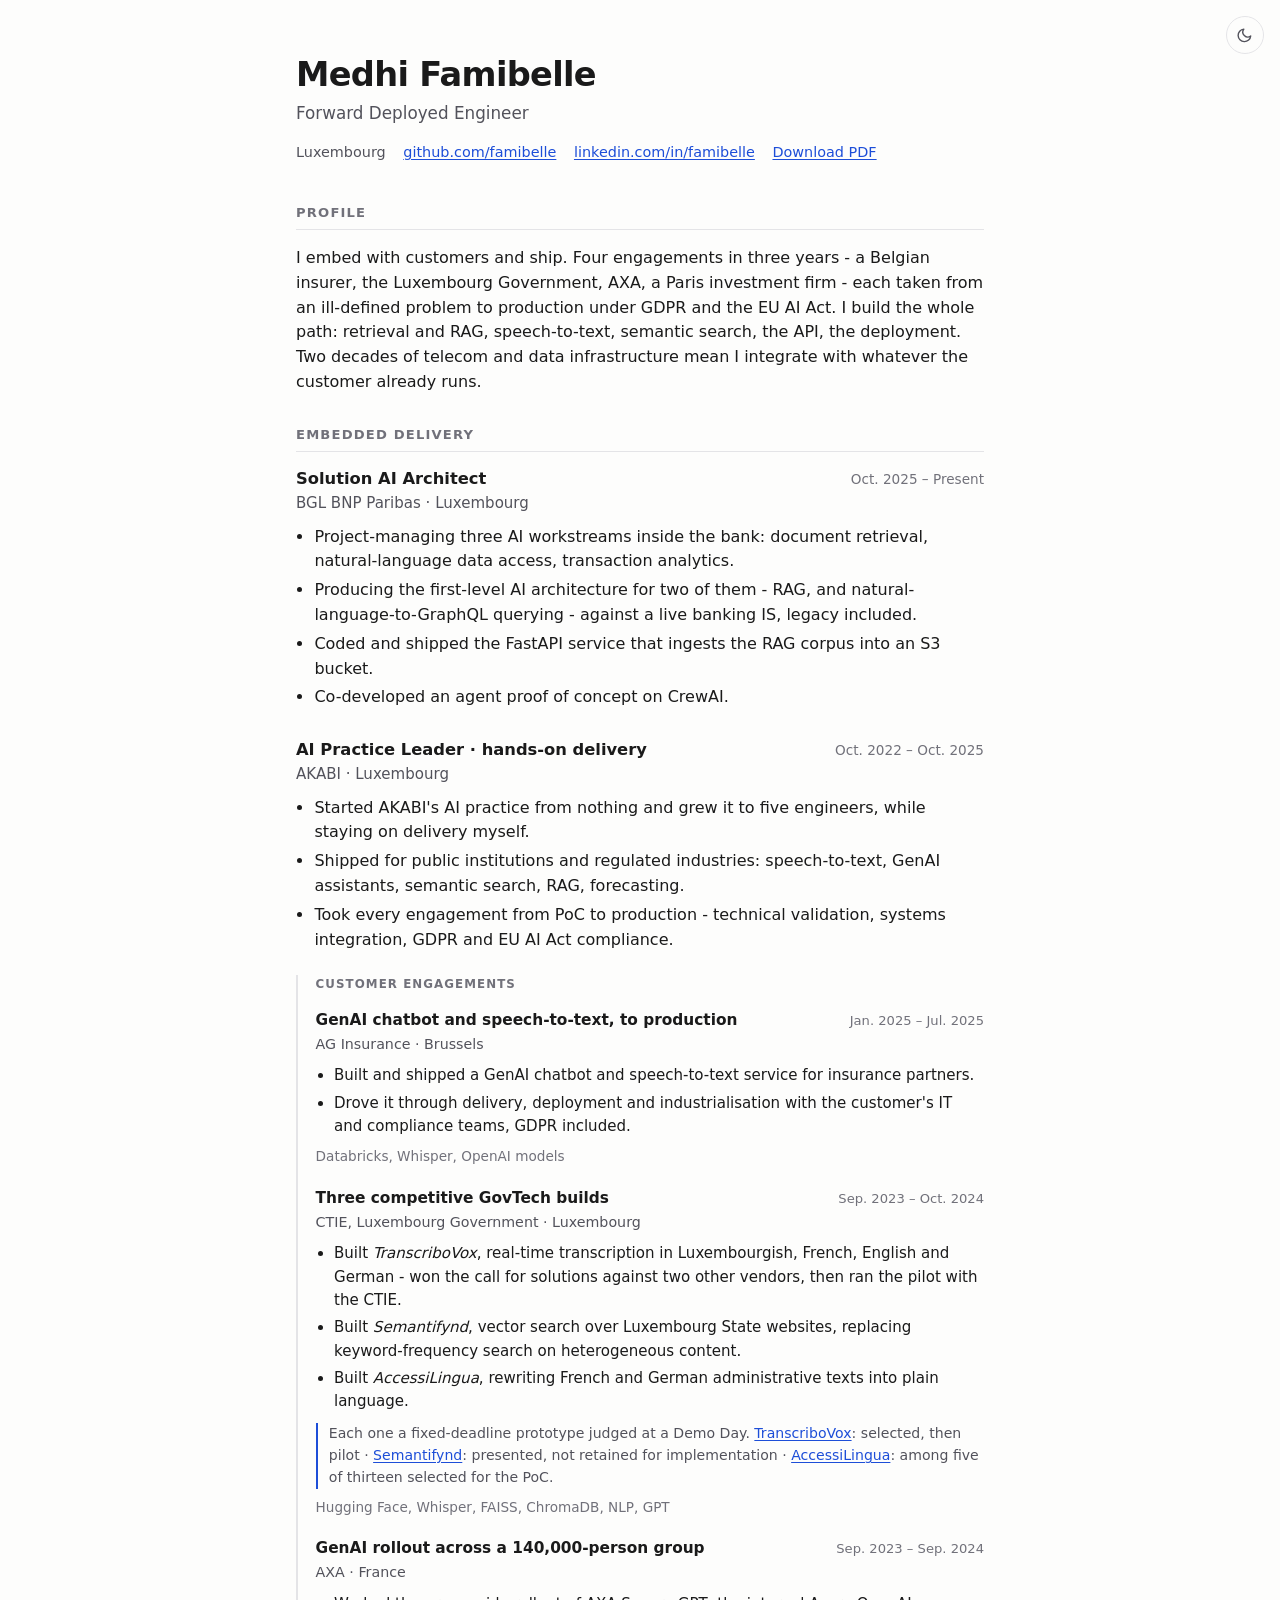
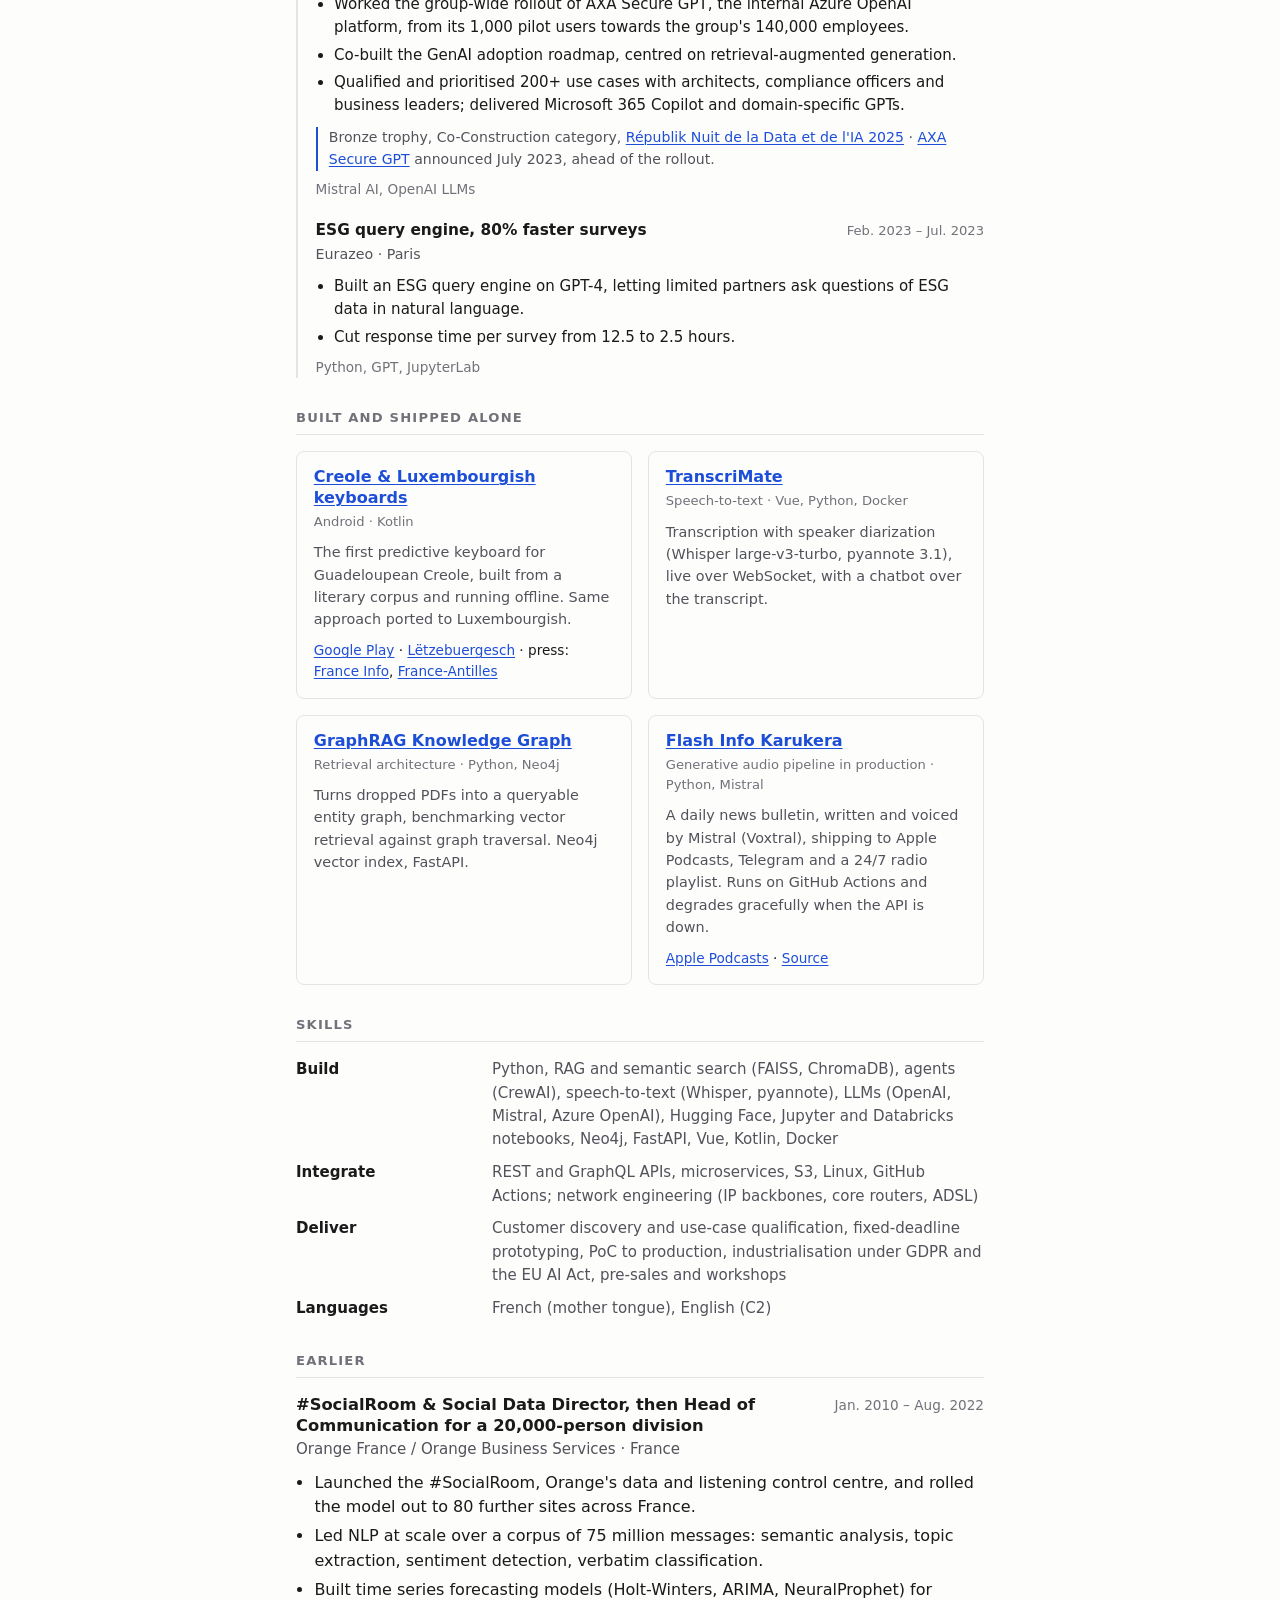
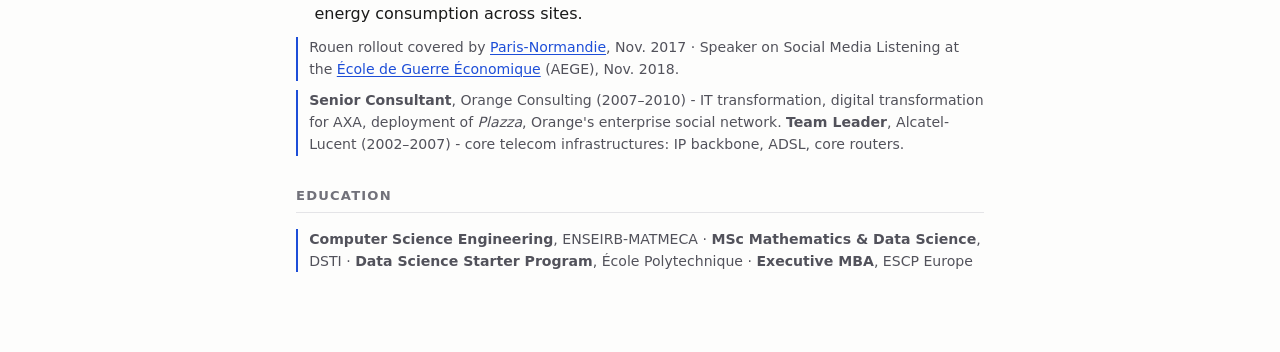
==== fde.html @ 6ff94bb9 "Detail the Flash Info pipeline and restore it to the FDE CV Le dépôt en dit bien plus que la fiche p" ====
<!DOCTYPE html>
<html lang="en">
<head>
  <meta charset="utf-8">
  <meta name="viewport" content="width=device-width, initial-scale=1">
  <title>Medhi Famibelle - Forward Deployed Engineer</title>
  <meta name="description" content="Medhi Famibelle - Forward Deployed Engineer. Embedded AI delivery: RAG, speech-to-text, semantic search, shipped to production in regulated environments.">
  <link rel="stylesheet" href="assets/style.css">
  <link rel="stylesheet" href="assets/print.css" media="print">
  <script>
    // Avant le premier rendu, sinon la page clignote en clair au chargement.
    (function () {
      try {
        var saved = localStorage.getItem('theme');
        if (saved === 'light' || saved === 'dark') {
          document.documentElement.setAttribute('data-theme', saved);
        }
      } catch (e) { /* localStorage indisponible : on garde la préférence système */ }
    })();
  </script>
</head>
<body>

<button id="theme-toggle" class="theme-toggle" type="button" aria-label="Switch to dark mode" aria-pressed="false">
  <svg class="icon-sun" viewBox="0 0 24 24" fill="none" stroke="currentColor" stroke-width="2" stroke-linecap="round" aria-hidden="true">
    <circle cx="12" cy="12" r="4"></circle>
    <path d="M12 2v2M12 20v2M4.9 4.9l1.4 1.4M17.7 17.7l1.4 1.4M2 12h2M20 12h2M4.9 19.1l1.4-1.4M17.7 6.3l1.4-1.4"></path>
  </svg>
  <svg class="icon-moon" viewBox="0 0 24 24" fill="none" stroke="currentColor" stroke-width="2" stroke-linecap="round" stroke-linejoin="round" aria-hidden="true">
    <path d="M21 12.8A9 9 0 1 1 11.2 3a7 7 0 0 0 9.8 9.8z"></path>
  </svg>
</button>

<main class="cv">

  <header class="identity">
    <h1>Medhi Famibelle</h1>
    <p class="headline">Forward Deployed Engineer</p>
    <ul class="contact">
      <li>Luxembourg</li>
      <li><a href="https://github.com/famibelle" rel="me">github.com/famibelle</a></li>
      <li><a href="https://www.linkedin.com/in/famibelle/" rel="me">linkedin.com/in/famibelle</a></li>
      <li class="contact-pdf"><a href="medhi-famibelle-fde.pdf" download>Download PDF</a></li>
    </ul>
  </header>

  <section id="profile">
    <h2>Profile</h2>
    <p>
      I embed with customers and ship. Four engagements in three years - a Belgian insurer,
      the Luxembourg Government, AXA, a Paris investment firm - each taken from an
      ill-defined problem to production under GDPR and the EU AI Act. I build the whole
      path: retrieval and RAG, speech-to-text, semantic search, the API, the deployment.
      Two decades of telecom and data infrastructure mean I integrate with whatever the
      customer already runs.
    </p>
  </section>

  <section id="experience">
    <h2>Embedded delivery</h2>

    <article class="entry">
      <header class="entry-head">
        <h3 class="entry-role">Solution AI Architect</h3>
        <p class="entry-org">BGL BNP Paribas<span class="sep"> · </span><span class="entry-place">Luxembourg</span></p>
        <p class="entry-dates"><time datetime="2025-10">Oct. 2025</time> – Present</p>
      </header>
      <ul class="bullets">
        <li>Project-managing three AI workstreams inside the bank: document retrieval, natural-language data access, transaction analytics.</li>
        <li>Producing the first-level AI architecture for two of them - RAG, and natural-language-to-GraphQL querying - against a live banking IS, legacy included.</li>
        <li>Coded and shipped the FastAPI service that ingests the RAG corpus into an S3 bucket.</li>
        <li>Co-developed an agent proof of concept on CrewAI.</li>
      </ul>
    </article>

    <article class="entry">
      <header class="entry-head">
        <h3 class="entry-role">AI Practice Leader<span class="sep"> · </span>hands-on delivery</h3>
        <p class="entry-org">AKABI<span class="sep"> · </span><span class="entry-place">Luxembourg</span></p>
        <p class="entry-dates"><time datetime="2022-10">Oct. 2022</time> – <time datetime="2025-10">Oct. 2025</time></p>
      </header>
      <ul class="bullets">
        <li>Started AKABI's AI practice from nothing and grew it to five engineers, while staying on delivery myself.</li>
        <li>Shipped for public institutions and regulated industries: speech-to-text, GenAI assistants, semantic search, RAG, forecasting.</li>
        <li>Took every engagement from PoC to production - technical validation, systems integration, GDPR and EU AI Act compliance.</li>
      </ul>

      <div class="missions">
        <h4 class="missions-label">Customer engagements</h4>

        <article class="entry entry--sub">
          <header class="entry-head">
            <h3 class="entry-role">GenAI chatbot and speech-to-text, to production</h3>
            <p class="entry-org">AG Insurance<span class="sep"> · </span><span class="entry-place">Brussels</span></p>
            <p class="entry-dates"><time datetime="2025-01">Jan. 2025</time> – <time datetime="2025-07">Jul. 2025</time></p>
          </header>
          <ul class="bullets">
            <li>Built and shipped a GenAI chatbot and speech-to-text service for insurance partners.</li>
            <li>Drove it through delivery, deployment and industrialisation with the customer's IT and compliance teams, GDPR included.</li>
          </ul>
          <p class="stack">Databricks, Whisper, OpenAI models</p>
        </article>

        <article class="entry entry--sub">
          <header class="entry-head">
            <h3 class="entry-role">Three competitive GovTech builds</h3>
            <p class="entry-org">CTIE, Luxembourg Government<span class="sep"> · </span><span class="entry-place">Luxembourg</span></p>
            <p class="entry-dates"><time datetime="2023-09">Sep. 2023</time> – <time datetime="2024-10">Oct. 2024</time></p>
          </header>
          <ul class="bullets">
            <li>Built <em>TranscriboVox</em>, real-time transcription in Luxembourgish, French, English and German - won the call for solutions against two other vendors, then ran the pilot with the CTIE.</li>
            <li>Built <em>Semantifynd</em>, vector search over Luxembourg State websites, replacing keyword-frequency search on heterogeneous content.</li>
            <li>Built <em>AccessiLingua</em>, rewriting French and German administrative texts into plain language.</li>
          </ul>
          <p class="note">Each one a fixed-deadline prototype judged at a Demo Day. <a href="https://govtechlab.public.lu/en/agenda/2023/demoday-transcribovox.html">TranscriboVox</a>: selected, then pilot · <a href="https://govtechlab.public.lu/fr/call-solution/2023/semantifynd.html">Semantifynd</a>: presented, not retained for implementation · <a href="https://mindigital.gouvernement.lu/fr/actualites/article/2024/accessilingua-poc.html">AccessiLingua</a>: among five of thirteen selected for the PoC.</p>
          <p class="stack">Hugging Face, Whisper, FAISS, ChromaDB, NLP, GPT</p>
        </article>

        <article class="entry entry--sub">
          <header class="entry-head">
            <h3 class="entry-role">GenAI rollout across a 140,000-person group</h3>
            <p class="entry-org">AXA<span class="sep"> · </span><span class="entry-place">France</span></p>
            <p class="entry-dates"><time datetime="2023-09">Sep. 2023</time> – <time datetime="2024-09">Sep. 2024</time></p>
          </header>
          <ul class="bullets">
            <li>Worked the group-wide rollout of AXA Secure GPT, the internal Azure OpenAI platform, from its 1,000 pilot users towards the group's 140,000 employees.</li>
            <li>Co-built the GenAI adoption roadmap, centred on retrieval-augmented generation.</li>
            <li>Qualified and prioritised 200+ use cases with architects, compliance officers and business leaders; delivered Microsoft 365 Copilot and domain-specific GPTs.</li>
          </ul>
          <p class="note">Bronze trophy, Co-Construction category, <a href="https://www.republikgroup.com/articles/ecedf929-921c-f111-9a49-000d3a2f771b/nuit-de-la-data-et-de-l-ia-2025-decouvrez-le-palmares-des-trophees-">Républik Nuit de la Data et de l'IA 2025</a> · <a href="https://www.axa.com/fr/presse/communiques-de-presse/axa-propose-une-ia-generative-securisee-a-ses-collaborateurs">AXA Secure GPT</a> announced July 2023, ahead of the rollout.</p>
          <p class="stack">Mistral AI, OpenAI LLMs</p>
        </article>

        <article class="entry entry--sub">
          <header class="entry-head">
            <h3 class="entry-role">ESG query engine, 80% faster surveys</h3>
            <p class="entry-org">Eurazeo<span class="sep"> · </span><span class="entry-place">Paris</span></p>
            <p class="entry-dates"><time datetime="2023-02">Feb. 2023</time> – <time datetime="2023-07">Jul. 2023</time></p>
          </header>
          <ul class="bullets">
            <li>Built an ESG query engine on GPT-4, letting limited partners ask questions of ESG data in natural language.</li>
            <li>Cut response time per survey from 12.5 to 2.5 hours.</li>
          </ul>
          <p class="stack">Python, GPT, JupyterLab</p>
        </article>
      </div>
    </article>
  </section>

  <section id="projects">
    <h2>Built and shipped alone</h2>
    <ul class="projects">

      <li class="project">
        <h3 class="project-name"><a href="https://famibelle.github.io/KreyolKeyb/">Creole &amp; Luxembourgish keyboards</a></h3>
        <p class="project-tag">Android · Kotlin</p>
        <p class="project-desc">
          The first predictive keyboard for Guadeloupean Creole, built from a literary
          corpus and running offline. Same approach ported to Luxembourgish.
        </p>
        <p class="project-links">
          <a href="https://play.google.com/store/apps/details?id=com.potomitan.kreyolkeyboard">Google Play</a><span class="sep"> · </span><a href="https://famibelle.github.io/LuxKeyb/">Lëtzebuergesch</a><span class="sep"> · </span>press: <a href="https://la1ere.franceinfo.fr/guadeloupe/klavye-kreyol-karukera-l-appli-pour-smartphone-qui-facilite-la-redaction-de-messages-en-creole-guadeloupeen-1723969.html">France Info</a>, <a href="https://www.guadeloupe.franceantilles.fr/actualite/economie/si-le-creole-guadeloupeen-nexiste-pas-petit-a-petit-on-sefface-1088477.php">France-Antilles</a>
        </p>
      </li>

      <li class="project">
        <h3 class="project-name"><a href="https://github.com/famibelle/TranscriMate">TranscriMate</a></h3>
        <p class="project-tag">Speech-to-text · Vue, Python, Docker</p>
        <p class="project-desc">
          Transcription with speaker diarization (Whisper large-v3-turbo, pyannote 3.1),
          live over WebSocket, with a chatbot over the transcript.
        </p>
      </li>

      <li class="project">
        <h3 class="project-name"><a href="https://github.com/famibelle/KnowledgeGraphRag">GraphRAG Knowledge Graph</a></h3>
        <p class="project-tag">Retrieval architecture · Python, Neo4j</p>
        <p class="project-desc">
          Turns dropped PDFs into a queryable entity graph, benchmarking vector retrieval
          against graph traversal. Neo4j vector index, FastAPI.
        </p>
      </li>

      <li class="project">
        <h3 class="project-name"><a href="https://famibelle.github.io/FlashInfoKarukera/">Flash Info Karukera</a></h3>
        <p class="project-tag">Generative audio pipeline in production · Python, Mistral</p>
        <p class="project-desc">
          A daily news bulletin, written and voiced by Mistral (Voxtral), shipping to Apple
          Podcasts, Telegram and a 24/7 radio playlist. Runs on GitHub Actions and degrades
          gracefully when the API is down.
        </p>
        <p class="project-links">
          <a href="https://podcasts.apple.com/lu/podcast/%C3%A9missions-culturelles-karukera/id1896783213">Apple Podcasts</a><span class="sep"> · </span><a href="https://github.com/famibelle/FlashInfoKarukera">Source</a>
        </p>
      </li>

          </ul>
  </section>

  <section id="skills">
    <h2>Skills</h2>
    <dl class="skills">
      <dt>Build</dt>
      <dd>Python, RAG and semantic search (FAISS, ChromaDB), agents (CrewAI), speech-to-text (Whisper, pyannote), LLMs (OpenAI, Mistral, Azure OpenAI), Hugging Face, Jupyter and Databricks notebooks, Neo4j, FastAPI, Vue, Kotlin, Docker</dd>

      <dt>Integrate</dt>
      <dd>REST and GraphQL APIs, microservices, S3, Linux, GitHub Actions; network engineering (IP backbones, core routers, ADSL)</dd>

      <dt>Deliver</dt>
      <dd>Customer discovery and use-case qualification, fixed-deadline prototyping, PoC to production, industrialisation under GDPR and the EU AI Act, pre-sales and workshops</dd>

      <dt>Languages</dt>
      <dd>French (mother tongue), English (C2)</dd>
    </dl>
  </section>

  <section id="earlier">
    <h2>Earlier</h2>

    <article class="entry">
      <header class="entry-head">
        <h3 class="entry-role">#SocialRoom &amp; Social Data Director, then Head of Communication for a 20,000-person division</h3>
        <p class="entry-org">Orange France / Orange Business Services<span class="sep"> · </span><span class="entry-place">France</span></p>
        <p class="entry-dates"><time datetime="2010-01">Jan. 2010</time> – <time datetime="2022-08">Aug. 2022</time></p>
      </header>
      <ul class="bullets">
        <li>Launched the #SocialRoom, Orange's data and listening control centre, and rolled the model out to 80 further sites across France.</li>
        <li>Led NLP at scale over a corpus of 75 million messages: semantic analysis, topic extraction, sentiment detection, verbatim classification.</li>
        <li>Built time series forecasting models (Holt-Winters, ARIMA, NeuralProphet) for energy consumption across sites.</li>
      </ul>
      <p class="note">Rouen rollout covered by <a href="https://web.archive.org/web/20171128231243/http://www.paris-normandie.fr/actualites/economie/orange-inaugure-a-rouen-une-plate-forme-de-web-conseillers-FA11558580">Paris-Normandie</a>, Nov. 2017 · Speaker on Social Media Listening at the <a href="https://www.aege.fr/agenda/conference-social-media-listening-91">École de Guerre Économique</a> (AEGE), Nov. 2018.</p>
    </article>

    <p class="note"><strong>Senior Consultant</strong>, Orange Consulting (<time datetime="2007-01">2007</time>–<time datetime="2010-01">2010</time>) - IT transformation, digital transformation for AXA, deployment of <em>Plazza</em>, Orange's enterprise social network. <strong>Team Leader</strong>, Alcatel-Lucent (<time datetime="2002-01">2002</time>–<time datetime="2007-01">2007</time>) - core telecom infrastructures: IP backbone, ADSL, core routers.</p>
  </section>

  <section id="education">
    <h2>Education</h2>
    <p class="note"><strong>Computer Science Engineering</strong>, ENSEIRB-MATMECA · <strong>MSc Mathematics &amp; Data Science</strong>, DSTI · <strong>Data Science Starter Program</strong>, École Polytechnique · <strong>Executive MBA</strong>, ESCP Europe</p>
  </section>

</main>

<script>
  (function () {
    var root = document.documentElement;
    var btn = document.getElementById('theme-toggle');
    var mq = window.matchMedia('(prefers-color-scheme: dark)');

    // Thème réellement affiché : le choix explicite, sinon la préférence système.
    function active() {
      return root.getAttribute('data-theme') || (mq.matches ? 'dark' : 'light');
    }

    function sync() {
      var dark = active() === 'dark';
      btn.setAttribute('aria-pressed', String(dark));
      btn.setAttribute('aria-label', dark ? 'Switch to light mode' : 'Switch to dark mode');
    }

    btn.addEventListener('click', function () {
      var next = active() === 'dark' ? 'light' : 'dark';
      root.setAttribute('data-theme', next);
      try { localStorage.setItem('theme', next); } catch (e) { /* non bloquant */ }
      sync();
    });

    // Sans choix explicite, la page suit le système : le libellé doit suivre aussi.
    mq.addEventListener('change', sync);

    sync();
  })();
</script>

</body>
</html>
---- assets/style.css ----
/* Écran. Les styles d'impression vivent dans print.css. */

:root {
  --ink:        #1a1a1a;
  --ink-soft:   #52525b;
  --ink-faint:  #71717a;
  --paper:      #fdfdfc;
  --rule:       #e4e4e7;
  --accent:     #1d4ed8;

  --measure:    46rem;
  --gap:        1.9rem;

  color-scheme: light;

  --font-body:  ui-sans-serif, system-ui, -apple-system, "Segoe UI", Roboto, Helvetica, Arial, sans-serif;
}

/* Thème sombre. Deux portes d'entrée, volontairement dupliquées :
   - la préférence système, sauf si l'utilisateur a explicitement choisi « clair » ;
   - l'attribut data-theme="dark" posé par le sélecteur (voir index.html).
   Toute nouvelle couleur doit être déclarée dans les deux blocs. */
@media (prefers-color-scheme: dark) {
  :root:not([data-theme="light"]) {
    color-scheme: dark;
    --ink:       #ededed;
    --ink-soft:  #b4b4bb;
    --ink-faint: #8f8f98;
    --paper:     #131316;
    --rule:      #2c2c31;
    --accent:    #7aa2f7;
  }
}

:root[data-theme="dark"] {
  color-scheme: dark;
  --ink:       #ededed;
  --ink-soft:  #b4b4bb;
  --ink-faint: #8f8f98;
  --paper:     #131316;
  --rule:      #2c2c31;
  --accent:    #7aa2f7;
}

* { box-sizing: border-box; }

html { -webkit-text-size-adjust: 100%; }

body {
  margin: 0;
  background: var(--paper);
  color: var(--ink);
  font-family: var(--font-body);
  font-size: 16px;
  line-height: 1.55;
}

.cv {
  max-width: var(--measure);
  margin: 0 auto;
  padding: 3.5rem 1.5rem 5rem;
}

a {
  color: var(--accent);
  text-decoration-thickness: 1px;
  text-underline-offset: 2px;
}

/* ── Identité ───────────────────────────────────────── */

.identity { margin-bottom: 2.5rem; }

.identity h1 {
  margin: 0;
  font-size: 2.1rem;
  line-height: 1.15;
  letter-spacing: -0.02em;
}

.headline {
  margin: 0.35rem 0 0;
  color: var(--ink-soft);
  font-size: 1.05rem;
}

.contact {
  display: flex;
  flex-wrap: wrap;
  gap: 0.4rem 1.1rem;
  margin: 0.9rem 0 0;
  padding: 0;
  list-style: none;
  font-size: 0.9rem;
  color: var(--ink-soft);
}

/* ── Sections ───────────────────────────────────────── */

section { margin-top: var(--gap); }

section h2 {
  margin: 0 0 1rem;
  padding-bottom: 0.35rem;
  border-bottom: 1px solid var(--rule);
  font-size: 0.82rem;
  font-weight: 600;
  letter-spacing: 0.09em;
  text-transform: uppercase;
  color: var(--ink-faint);
}

section > p { margin: 0; }

/* ── Entrées (expérience, formation) ────────────────── */

.entry + .entry { margin-top: 1.8rem; }

.entry-head {
  display: grid;
  grid-template-columns: 1fr auto;
  gap: 0 1rem;
  align-items: baseline;
}

.entry-role {
  grid-column: 1;
  margin: 0;
  font-size: 1.02rem;
  font-weight: 600;
  line-height: 1.3;
}

.entry-org {
  grid-column: 1;
  margin: 0.1rem 0 0;
  color: var(--ink-soft);
  font-size: 0.94rem;
}

.entry-dates {
  grid-column: 2;
  grid-row: 1;
  margin: 0;
  color: var(--ink-faint);
  font-size: 0.85rem;
  font-variant-numeric: tabular-nums;
  white-space: nowrap;
}

.bullets {
  margin: 0.6rem 0 0;
  padding-left: 1.15rem;
}

.bullets li { margin-bottom: 0.25rem; }

/* Distinction, prix, référence publique liée à une mission. */
.note {
  margin: 0.6rem 0 0;
  padding-left: 0.7rem;
  border-left: 2px solid var(--accent);
  color: var(--ink-soft);
  font-size: 0.88rem;
}

/* Technologies employées, en fin d'entrée. */
.stack {
  margin: 0.5rem 0 0;
  color: var(--ink-faint);
  font-size: 0.85rem;
}

/* ── Missions client imbriquées dans un poste ───────── */

.missions {
  margin-top: 1.4rem;
  padding-left: 1.1rem;
  border-left: 2px solid var(--rule);
}

.missions-label {
  margin: 0 0 1.1rem;
  font-size: 0.74rem;
  font-weight: 600;
  letter-spacing: 0.09em;
  text-transform: uppercase;
  color: var(--ink-faint);
}

.entry--sub + .entry--sub { margin-top: 1.35rem; }

.entry--sub .entry-role  { font-size: 0.96rem; }
.entry--sub .entry-org   { font-size: 0.89rem; }
.entry--sub .entry-dates { font-size: 0.82rem; }
.entry--sub .bullets     { font-size: 0.94rem; }

/* ── Projets (vitrine) ──────────────────────────────── */

.projects {
  display: grid;
  grid-template-columns: repeat(2, minmax(0, 1fr));
  gap: 1rem;
  margin: 0;
  padding: 0;
  list-style: none;
}

.project {
  padding: 0.95rem 1.05rem;
  border: 1px solid var(--rule);
  border-radius: 8px;
}

.project-name {
  margin: 0;
  font-size: 1rem;
  font-weight: 600;
  line-height: 1.3;
}

.project-tag {
  margin: 0.2rem 0 0;
  color: var(--ink-faint);
  font-size: 0.82rem;
}

.project-desc {
  margin: 0.55rem 0 0;
  color: var(--ink-soft);
  font-size: 0.9rem;
}

.project-links {
  margin: 0.6rem 0 0;
  font-size: 0.85rem;
}

/* ── Sous-titres et listes simples (formation) ──────── */

.sub-heading {
  margin: 1.3rem 0 0.5rem;
  font-size: 0.96rem;
  font-weight: 600;
}

.sub-heading:first-of-type { margin-top: 0; }

.plain {
  margin: 0;
  padding-left: 1.15rem;
}

.plain li { margin-bottom: 0.3rem; }

/* ── Listes clé/valeur (compétences, langues) ───────── */

.skills {
  display: grid;
  grid-template-columns: minmax(7rem, 11rem) 1fr;
  gap: 0.6rem 1.25rem;
  margin: 0;
}

.skills dt {
  font-weight: 600;
  font-size: 0.94rem;
}

.skills dd {
  margin: 0;
  color: var(--ink-soft);
  font-size: 0.94rem;
}

/* ── Petits écrans ──────────────────────────────────── */

/* Sélecteur de thème. Épinglé en haut à droite, masqué à l'impression
   (print.css). Les deux icônes coexistent dans le bouton ; le CSS n'en
   révèle qu'une, celle de l'action à venir. */
.theme-toggle {
  position: fixed;
  top: 1rem;
  right: 1rem;
  z-index: 10;
  display: flex;
  align-items: center;
  justify-content: center;
  width: 2.4rem;
  height: 2.4rem;
  padding: 0;
  border: 1px solid var(--rule);
  border-radius: 50%;
  background: var(--paper);
  color: var(--ink-soft);
  cursor: pointer;
}

.theme-toggle:hover {
  border-color: var(--accent);
  color: var(--accent);
}

.theme-toggle:focus-visible {
  outline: 2px solid var(--accent);
  outline-offset: 2px;
}

.theme-toggle svg {
  width: 1.05rem;
  height: 1.05rem;
}

/* Thème clair actif : on propose le passage au sombre (lune). */
.theme-toggle .icon-sun  { display: none; }
.theme-toggle .icon-moon { display: block; }

@media (prefers-color-scheme: dark) {
  :root:not([data-theme="light"]) .theme-toggle .icon-sun  { display: block; }
  :root:not([data-theme="light"]) .theme-toggle .icon-moon { display: none; }
}

:root[data-theme="dark"] .theme-toggle .icon-sun  { display: block; }
:root[data-theme="dark"] .theme-toggle .icon-moon { display: none; }

@media (max-width: 34rem) {
  .cv { padding-top: 2.25rem; }
  .identity h1 { font-size: 1.75rem; }

  .entry-head { grid-template-columns: 1fr; }
  .entry-dates { grid-column: 1; grid-row: auto; margin-top: 0.15rem; }

  .missions { padding-left: 0.8rem; }

  .projects { grid-template-columns: 1fr; }

  /* L'employeur et la ville passent sur deux lignes plutôt que
     de déborder avec leur séparateur. */
  .sep { display: none; }
  .entry-place { display: block; }

  .skills { grid-template-columns: 1fr; gap: 0.15rem; }
  .skills dd { margin-bottom: 0.6rem; }
}
---- assets/print.css ----
/* Impression / export PDF (Ctrl+P → « Enregistrer au format PDF »).
   Chargé via media="print", donc ces règles ne s'appliquent jamais à l'écran. */

@page {
  size: A4;
  margin: 12mm 14mm;
}

/* Le papier est blanc quoi qu'il arrive : on rétablit la palette claire même si
   le thème sombre est actif à l'écran. Les sélecteurs reprennent la spécificité
   des blocs sombres de style.css, sans quoi ils ne l'emporteraient pas. */
:root,
:root:not([data-theme="light"]),
:root[data-theme="dark"] {
  color-scheme: light;
  --ink:       #000;
  --ink-soft:  #333;
  --ink-faint: #555;
  --paper:     #fff;
  --rule:      #ccc;
  --accent:    #000;
}

/* Le sélecteur de thème n'a aucun sens sur le papier. Le lien de téléchargement
   non plus : c'est le PDF lui-même qui est en train d'être produit. */
.theme-toggle,
.contact-pdf { display: none; }

body {
  background: #fff;
  color: #000;
  font-size: 9.3pt;
  line-height: 1.32;
}

.cv {
  max-width: none;
  padding: 0;
}

/* Les liens perdent leur couleur mais gardent leur URL en clair. */
a { color: #000; text-decoration: none; }

a[href^="http"]::after {
  content: " (" attr(href) ")";
  font-size: 0.85em;
  color: #444;
  word-break: break-all;
}

/* Sauf dans les notes et les liens de projet : ce sont des citations, et leurs
   URL sont longues (archive.org, articles à identifiant). Les imprimer noyait
   le texte — la note nomme déjà sa source, c'est ce qui compte sur papier. */
.note a[href^="http"]::after,
.project-links a[href^="http"]::after { content: none; }

/* Compensation : les liens cités restent repérables à l'œil. */
.note a,
.project-links a { text-decoration: underline; text-underline-offset: 2px; }

.identity { margin-bottom: 1.2rem; }
.identity h1 { font-size: 19pt; }
.headline { font-size: 11pt; }
.contact { gap: 0.2rem 0.9rem; font-size: 8.5pt; }

section { margin-top: 0.75rem; }

section h2 {
  margin-bottom: 0.6rem;
  font-size: 8.5pt;
  border-bottom-color: #999;
  color: #000;
}

.entry + .entry { margin-top: 0.7rem; }
.entry--sub + .entry--sub { margin-top: 0.6rem; }

.entry-role { font-size: 10.5pt; }
.entry-org, .entry-dates, .stack, .skills dd, .note { color: #333; }
.note { border-left-color: #999; }

.missions { margin-top: 0.8rem; border-left-color: #ccc; }
.missions-label { margin-bottom: 0.7rem; }

.bullets { margin-top: 0.4rem; }
.bullets li { margin-bottom: 0.12rem; }

.skills { gap: 0.4rem 1rem; }

.projects { gap: 0.55rem; }
.project { padding: 0.55rem 0.7rem; border-color: #bbb; }
.project-name { font-size: 10pt; }
.project-tag { font-size: 8pt; color: #555; }
.project-desc { font-size: 8.8pt; color: #333; }
.project-links { font-size: 8pt; }

/* Les URL en clair après chaque lien feraient exploser les cartes projet. */
.project a[href^="http"]::after { content: none; }

/* Pagination : ne jamais couper une entrée ni orpheliner un titre.
   Exception : un poste qui contient des missions dépasse une page A4 —
   lui interdire la coupure produirait une page blanche, donc on l'autorise. */
.entry             { break-inside: avoid; page-break-inside: avoid; }
/* Une mission cliente haute (bullets + note de sources) qui refuse de se
   couper repousse tout un bloc et laisse un quart de page blanc. On l'autorise
   à se scinder : elle reste précédée de son en-tête grâce à break-after. */
.entry--sub        { break-inside: auto;  page-break-inside: auto; }
/* Même pathologie dans la page FDE : le bloc « Earlier » résume douze ans, dépasse
   la place restante en fin de page et sautait entier. Scopé pour ne pas toucher
   la pagination du CV principal. */
#earlier .entry    { break-inside: auto;  page-break-inside: auto; }
.entry:has(.missions) { break-inside: auto;  page-break-inside: auto; }
.project           { break-inside: avoid; page-break-inside: avoid; }

section h2         { break-after: avoid; page-break-after: avoid; }
.entry-head        { break-after: avoid; page-break-after: avoid; }
.missions-label    { break-after: avoid; page-break-after: avoid; }
.sub-heading       { break-after: avoid; page-break-after: avoid; }
.identity          { break-after: avoid; page-break-after: avoid; }
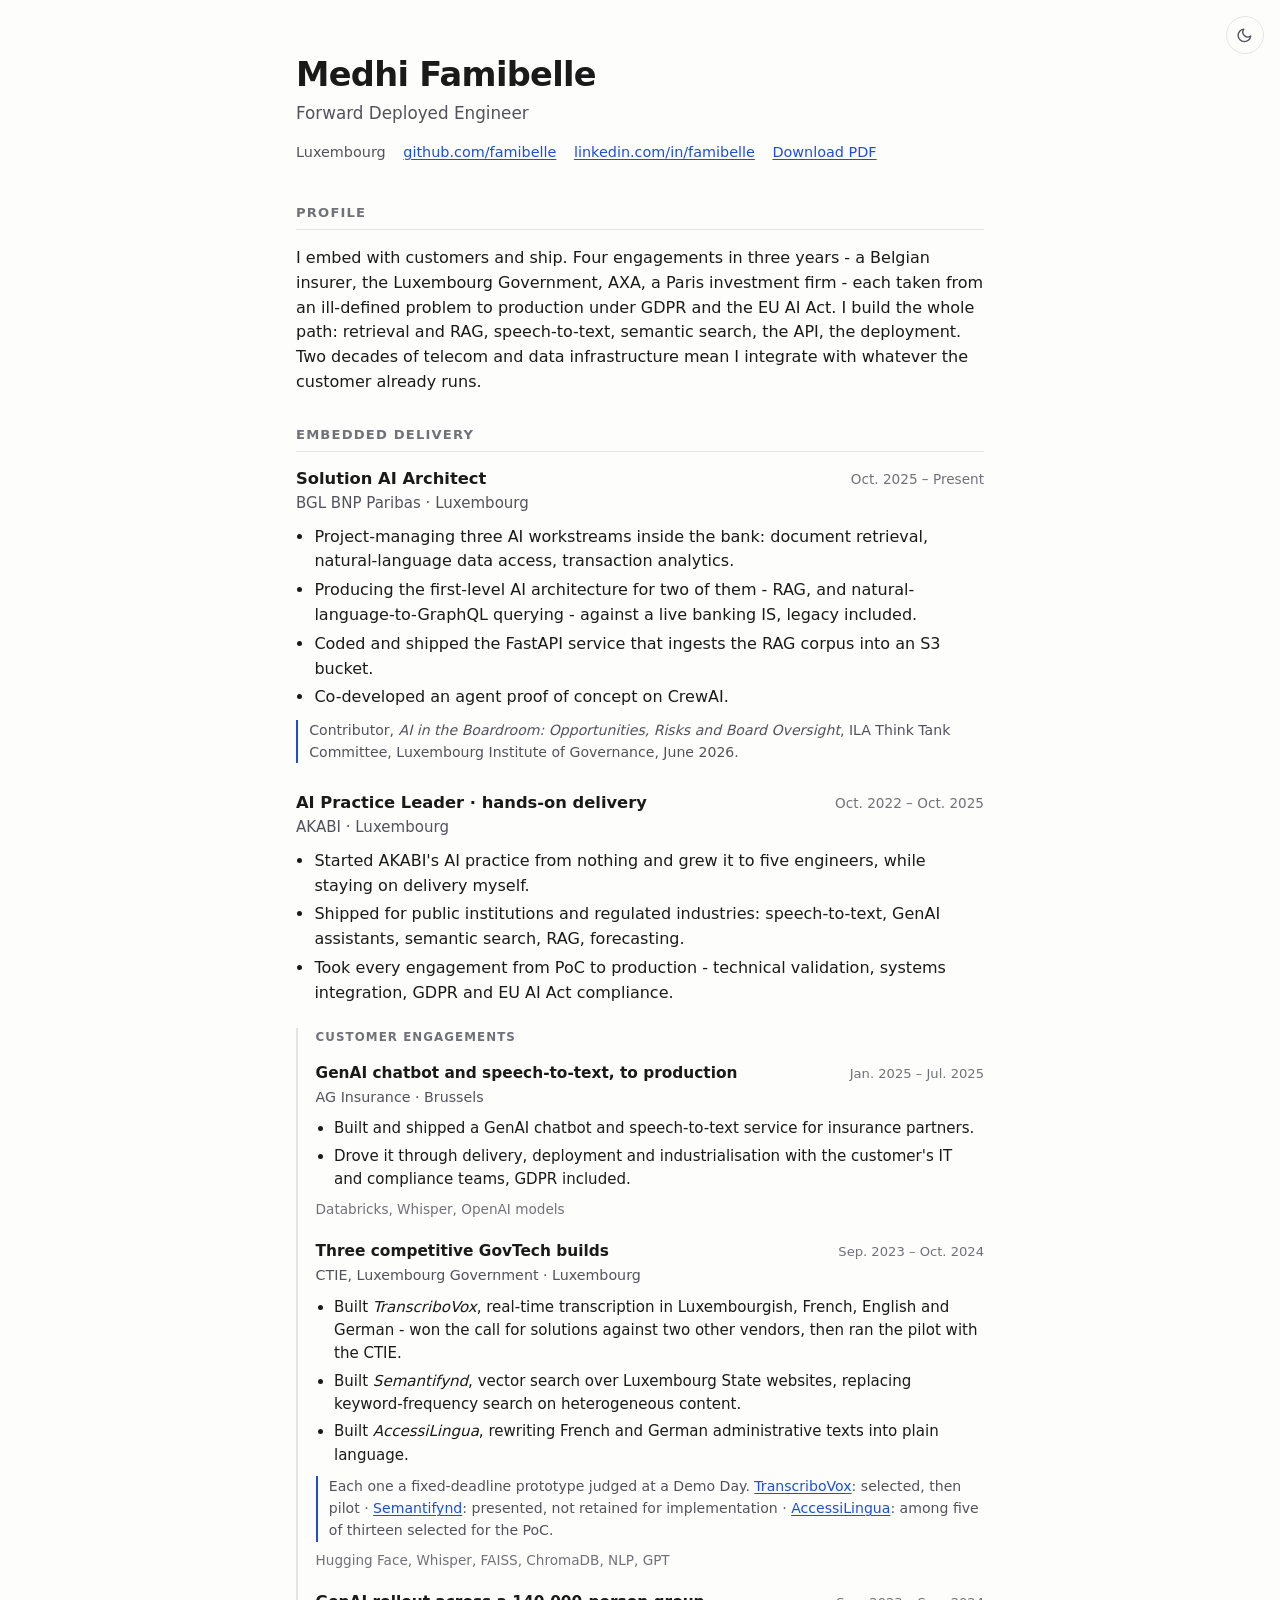
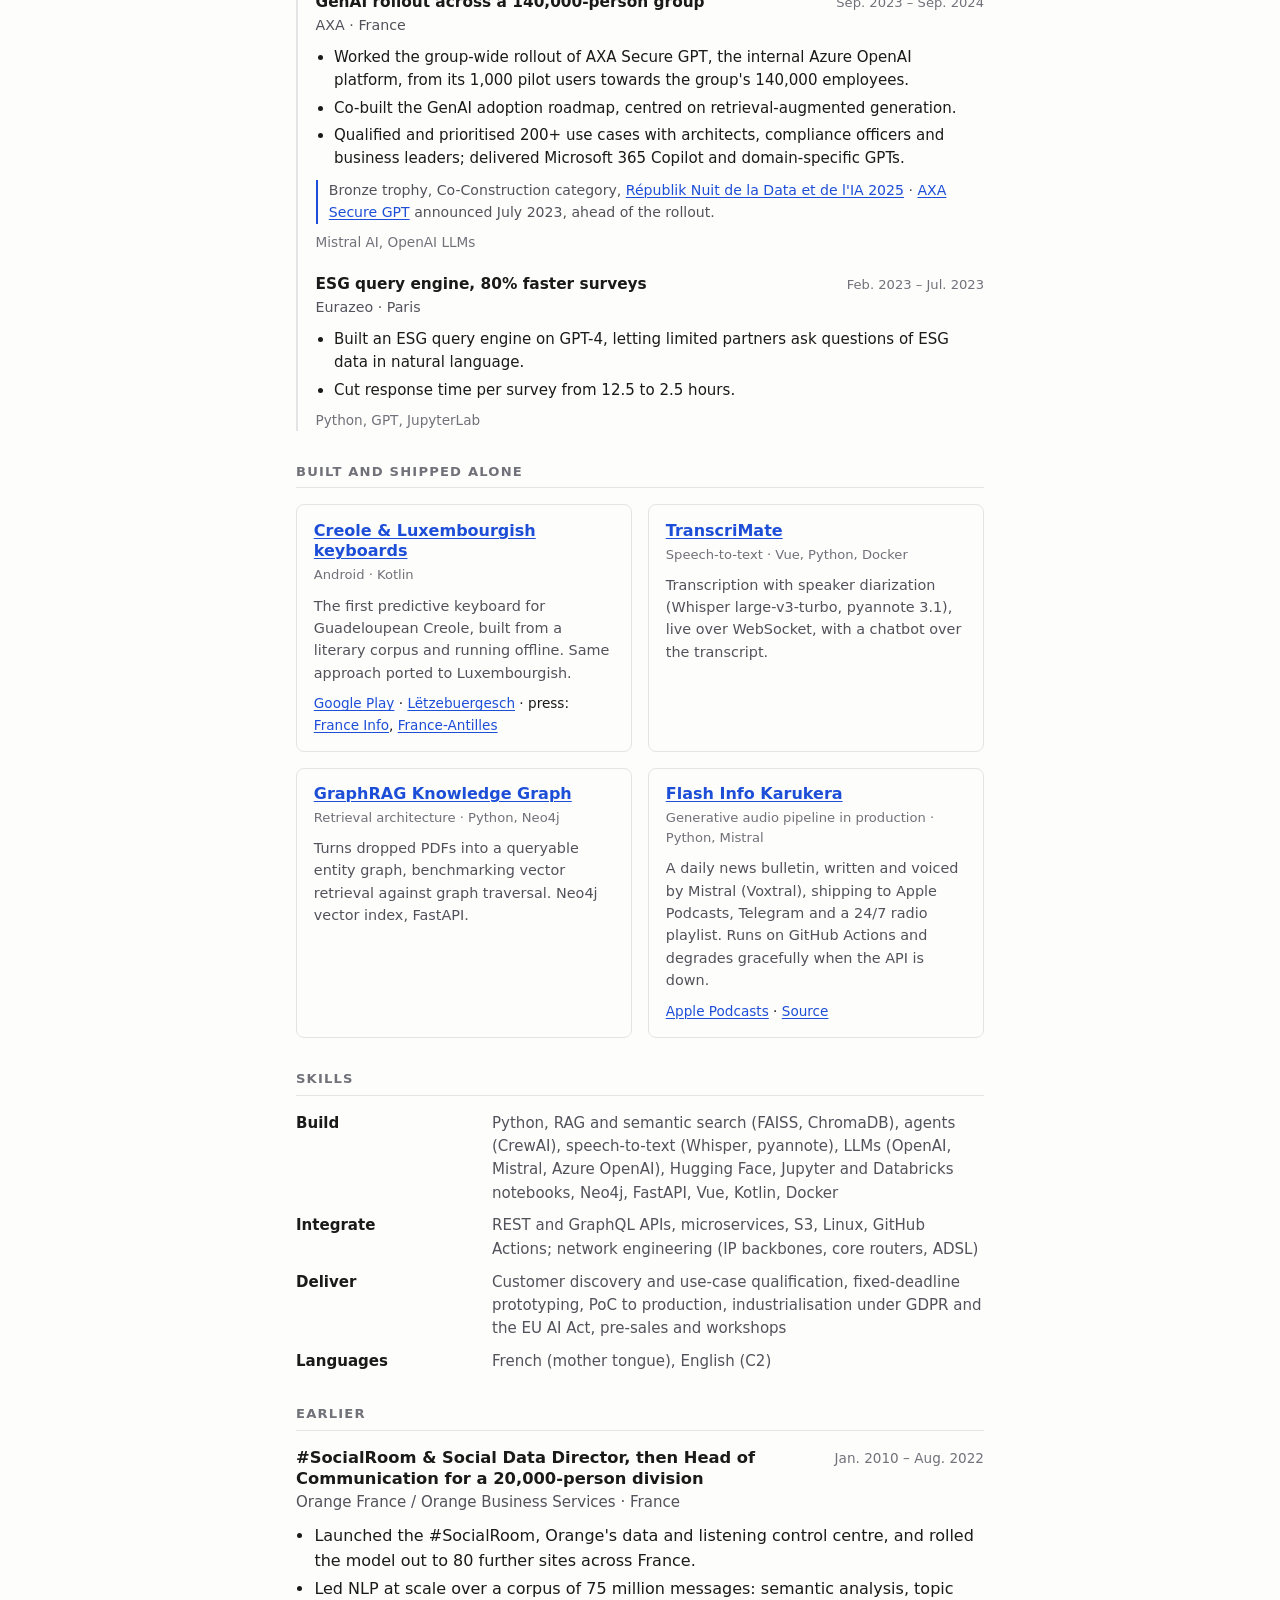
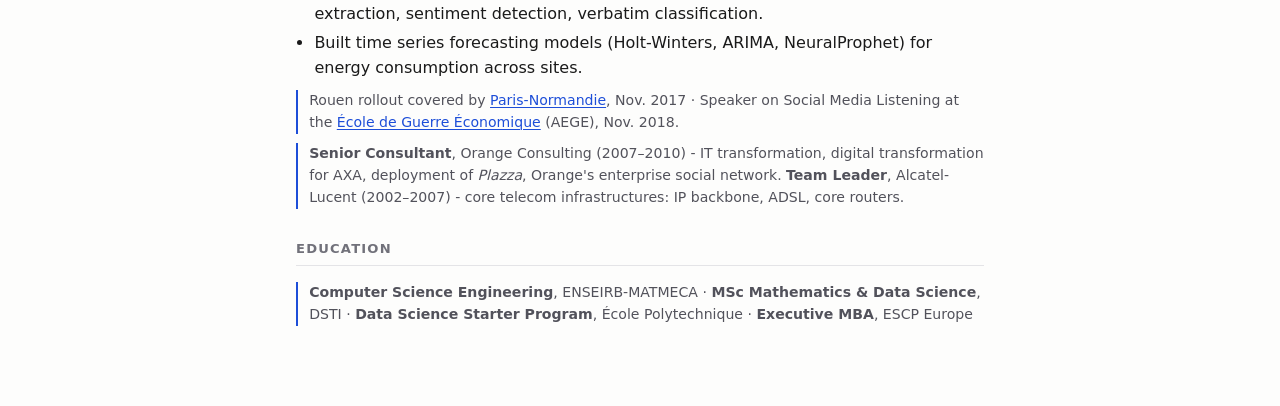
==== commit 68fce329: "Cite the ILA "AI in the Boardroom" guide Publication de l'ILA (Luxembourg Institute of Governance), " ====
--- a/fde.html
+++ b/fde.html
@@ -71,6 +71,7 @@
         <li>Coded and shipped the FastAPI service that ingests the RAG corpus into an S3 bucket.</li>
         <li>Co-developed an agent proof of concept on CrewAI.</li>
       </ul>
+      <p class="note">Contributor, <em>AI in the Boardroom: Opportunities, Risks and Board Oversight</em>, ILA Think Tank Committee, Luxembourg Institute of Governance, June 2026.</p>
     </article>
 
     <article class="entry">
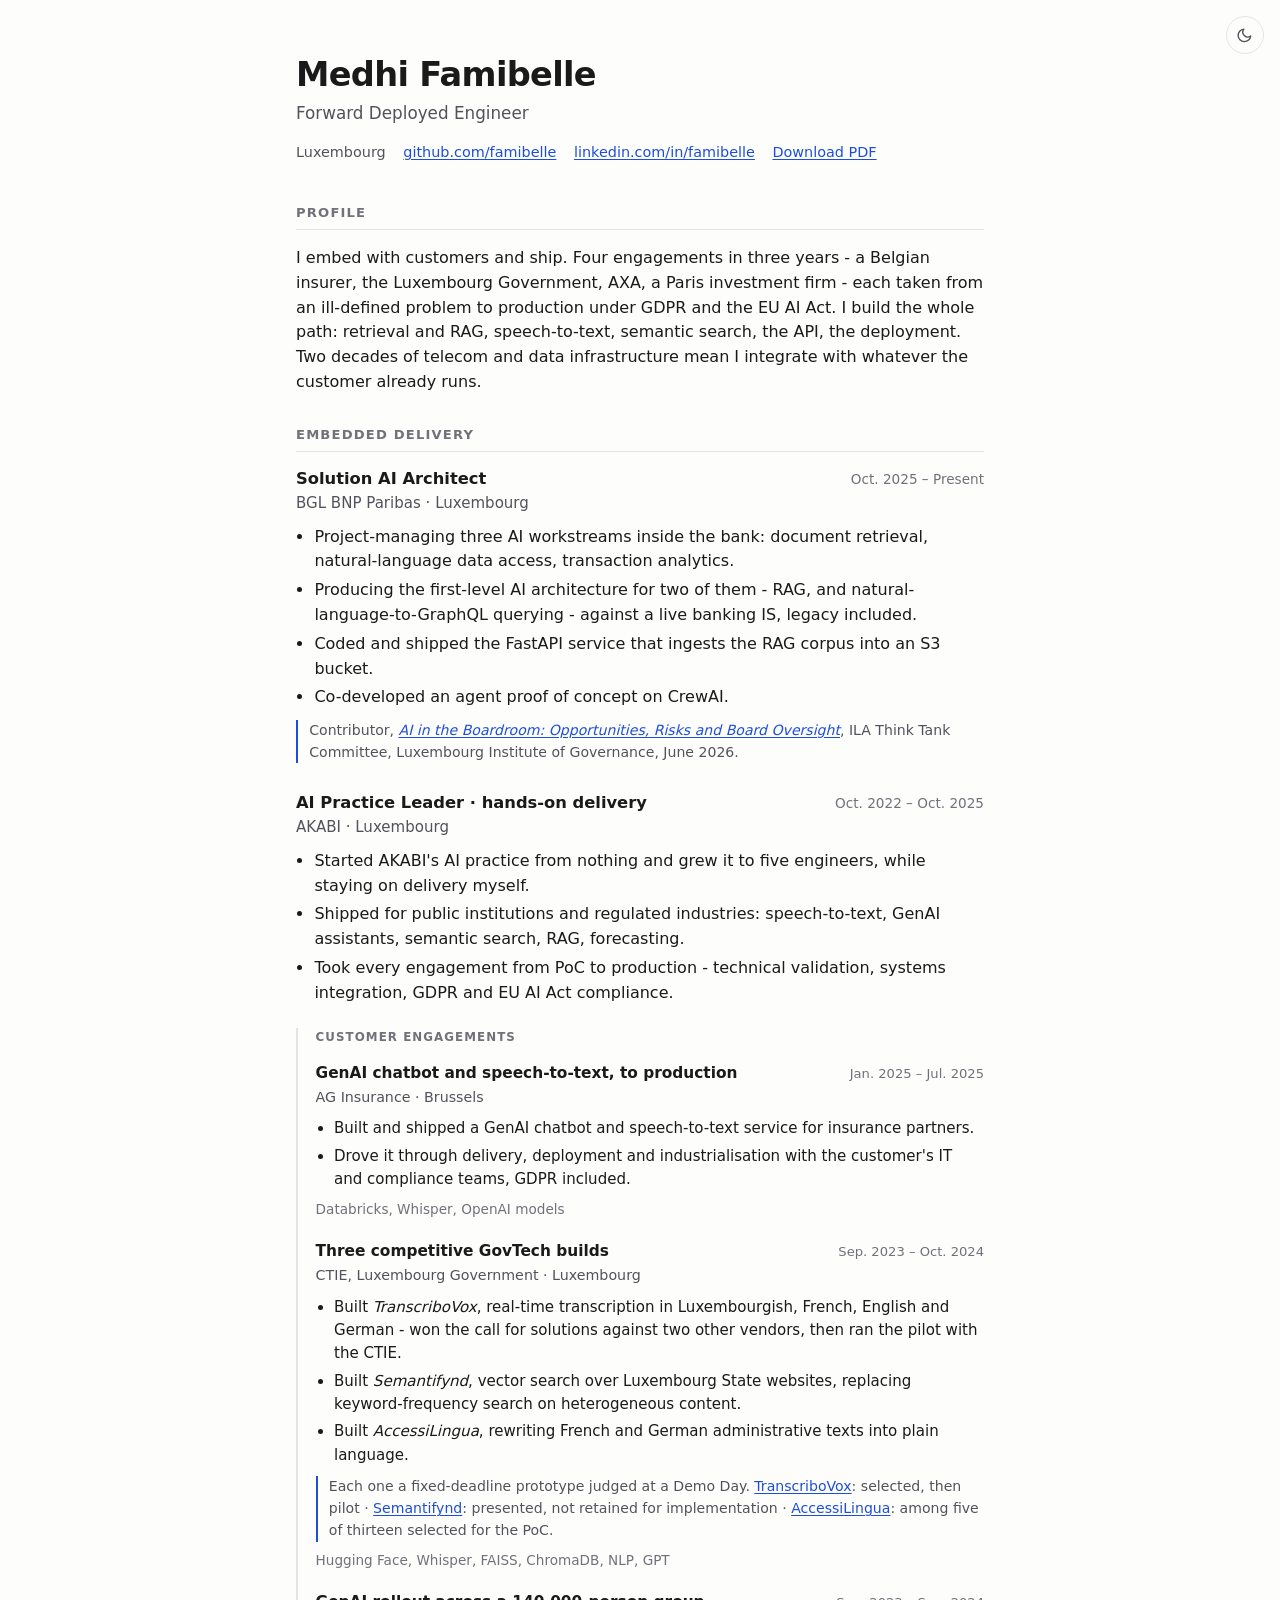
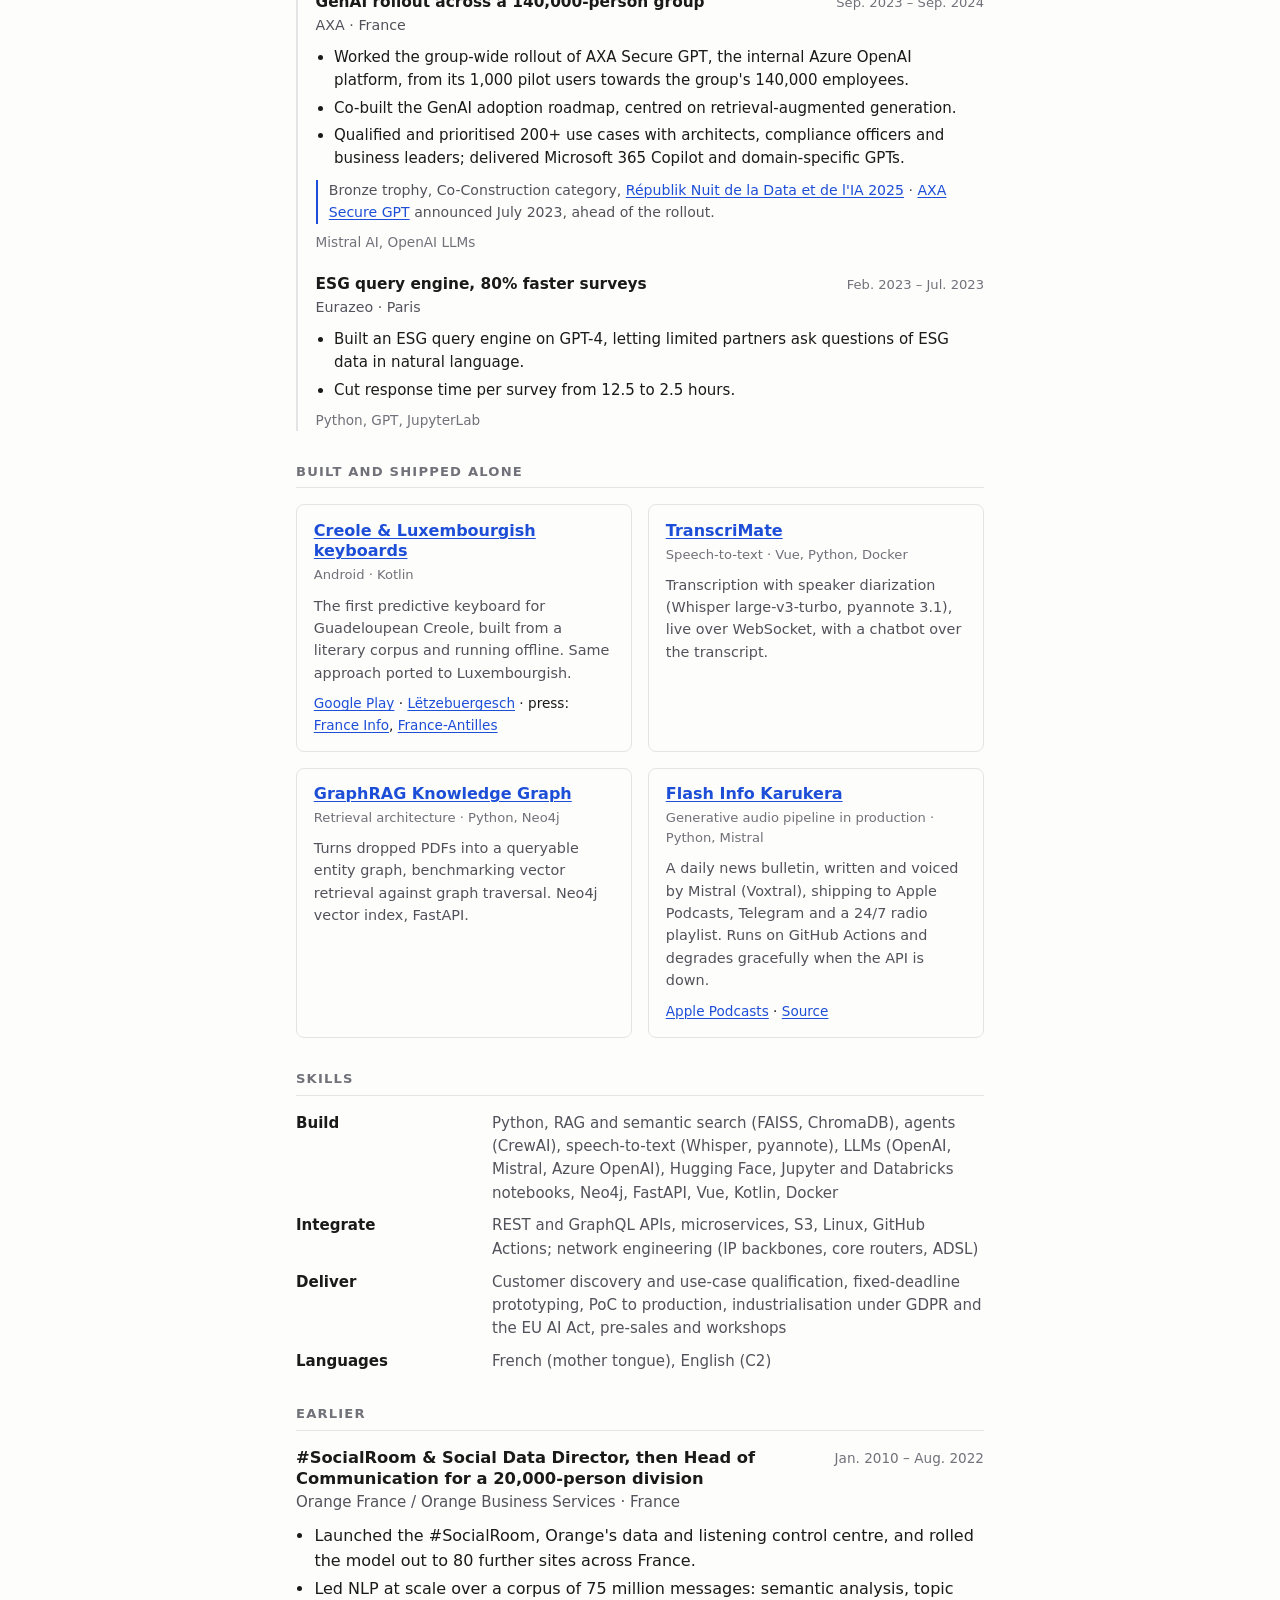
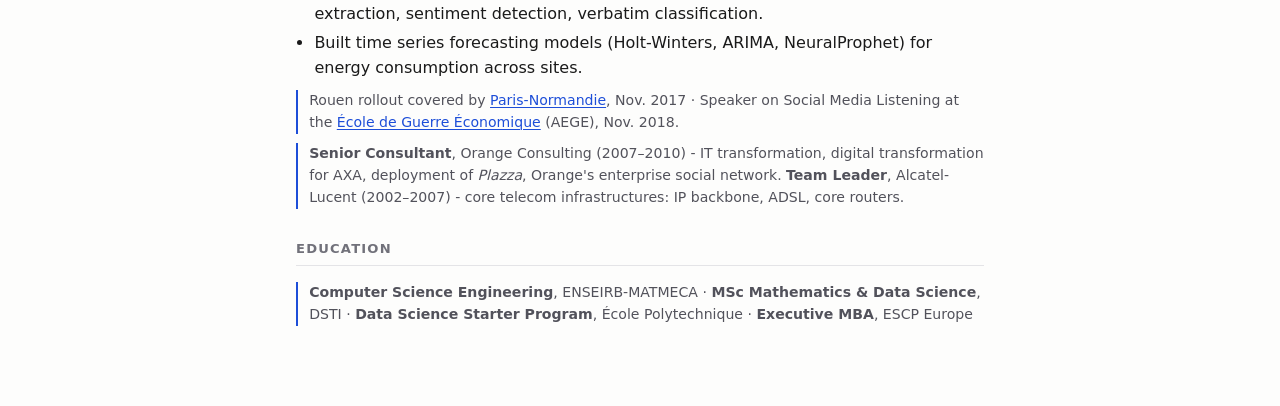
==== commit 617c6885: "Link the ILA publication page La page https://www.ila.lu/publications/ai-in-the-boardroom répond en " ====
--- a/fde.html
+++ b/fde.html
@@ -71,7 +71,7 @@
         <li>Coded and shipped the FastAPI service that ingests the RAG corpus into an S3 bucket.</li>
         <li>Co-developed an agent proof of concept on CrewAI.</li>
       </ul>
-      <p class="note">Contributor, <em>AI in the Boardroom: Opportunities, Risks and Board Oversight</em>, ILA Think Tank Committee, Luxembourg Institute of Governance, June 2026.</p>
+      <p class="note">Contributor, <a href="https://www.ila.lu/publications/ai-in-the-boardroom"><em>AI in the Boardroom: Opportunities, Risks and Board Oversight</em></a>, ILA Think Tank Committee, Luxembourg Institute of Governance, June 2026.</p>
     </article>
 
     <article class="entry">
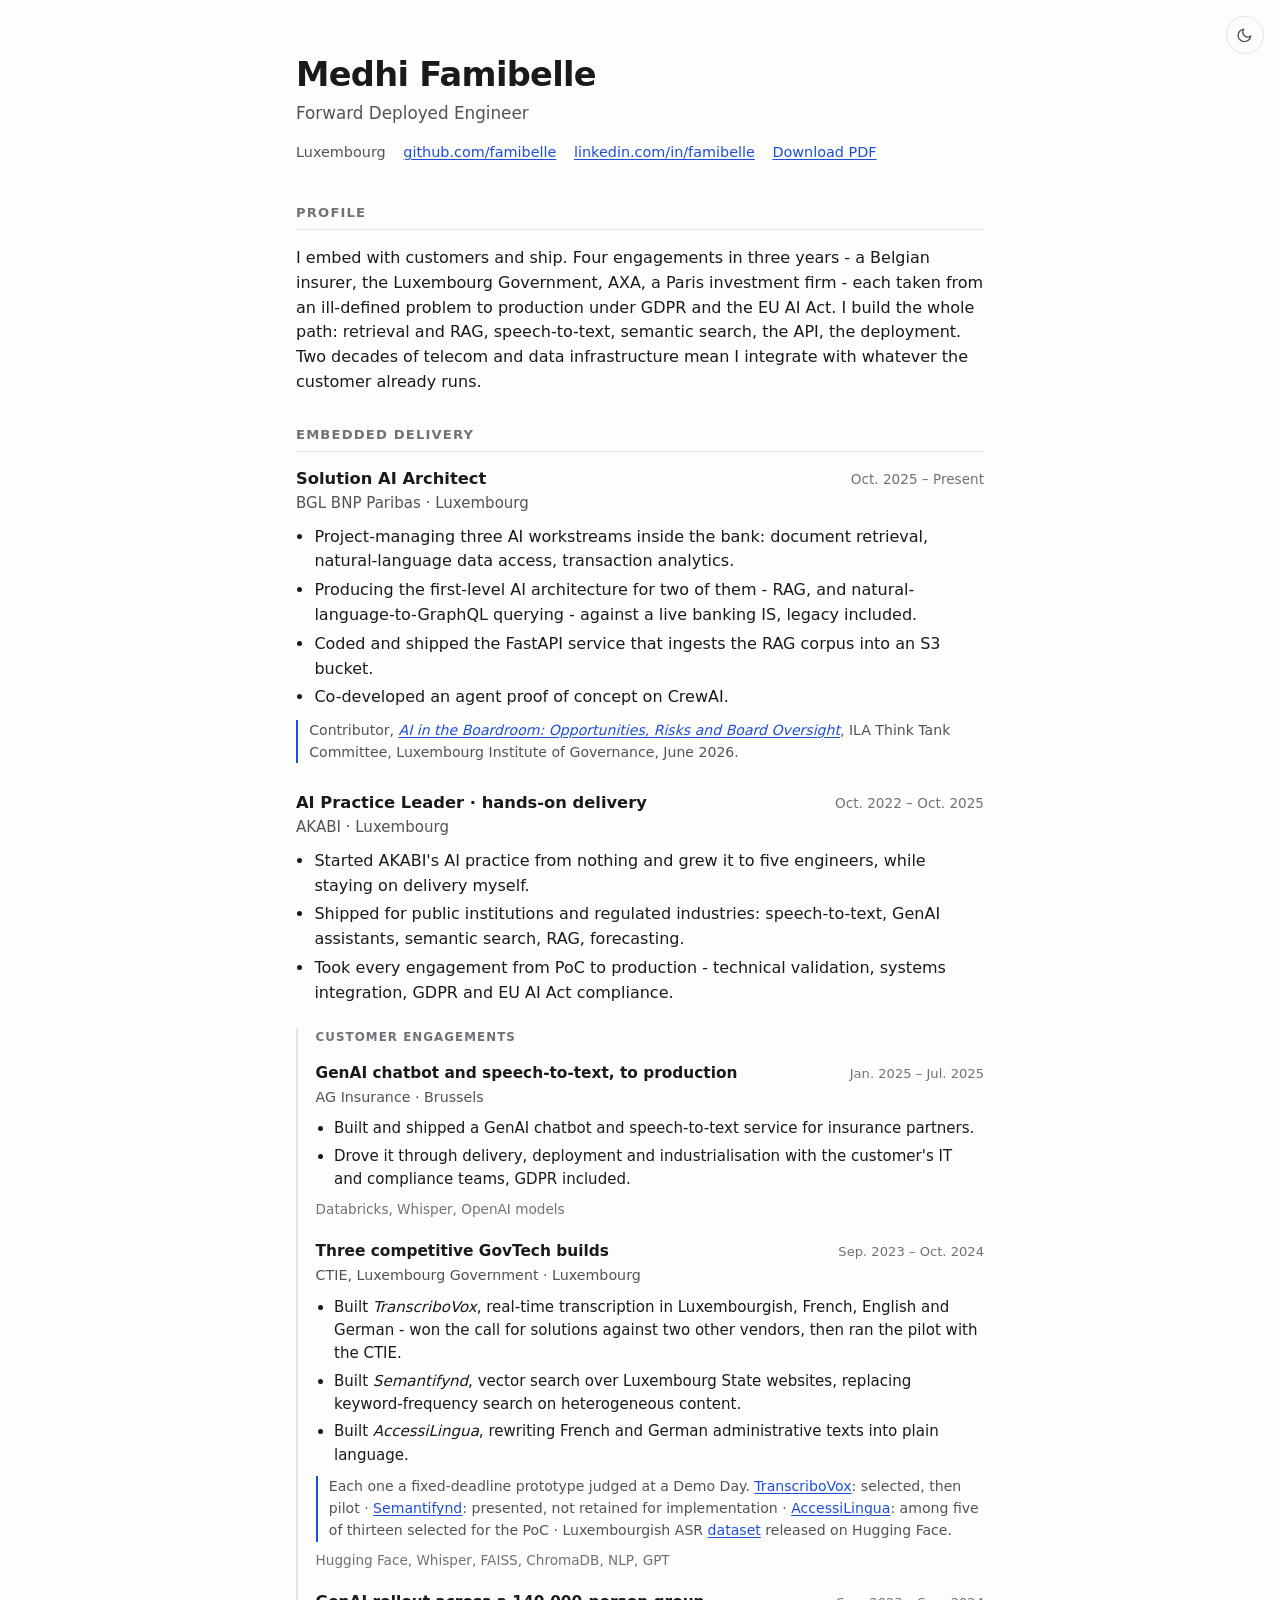
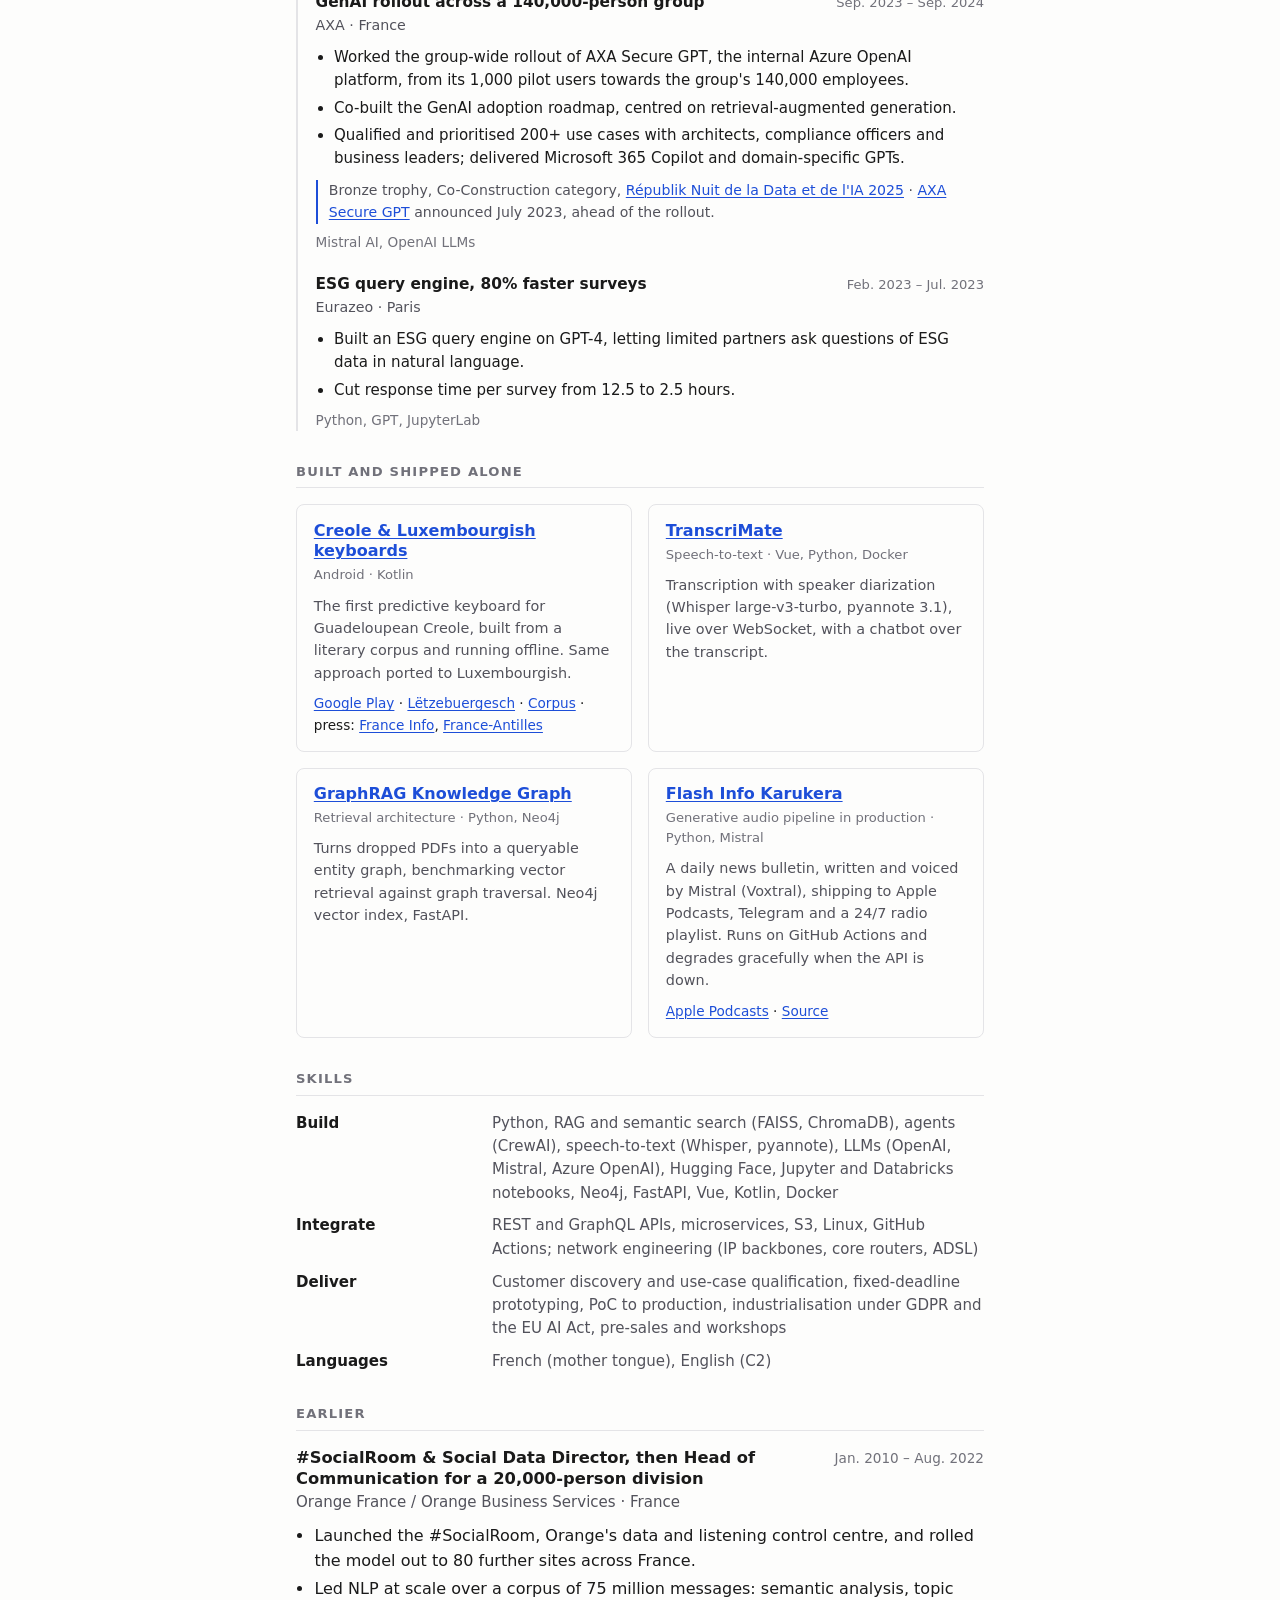
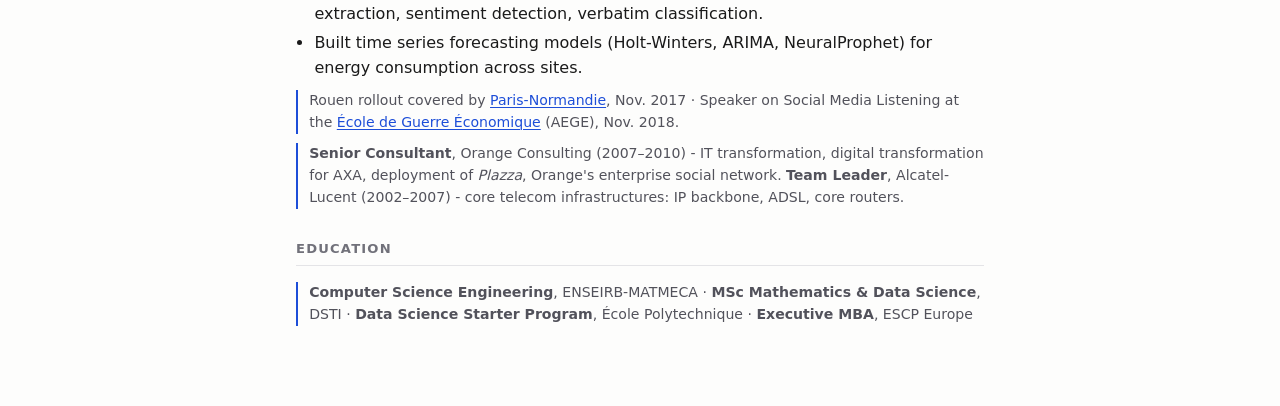
==== commit b3dfd45c: "Link the two published Hugging Face datasets PawolKreyol-gfc (corpus créole guadeloupéen, Apache-2.0" ====
--- a/fde.html
+++ b/fde.html
@@ -113,7 +113,7 @@
             <li>Built <em>Semantifynd</em>, vector search over Luxembourg State websites, replacing keyword-frequency search on heterogeneous content.</li>
             <li>Built <em>AccessiLingua</em>, rewriting French and German administrative texts into plain language.</li>
           </ul>
-          <p class="note">Each one a fixed-deadline prototype judged at a Demo Day. <a href="https://govtechlab.public.lu/en/agenda/2023/demoday-transcribovox.html">TranscriboVox</a>: selected, then pilot · <a href="https://govtechlab.public.lu/fr/call-solution/2023/semantifynd.html">Semantifynd</a>: presented, not retained for implementation · <a href="https://mindigital.gouvernement.lu/fr/actualites/article/2024/accessilingua-poc.html">AccessiLingua</a>: among five of thirteen selected for the PoC.</p>
+          <p class="note">Each one a fixed-deadline prototype judged at a Demo Day. <a href="https://govtechlab.public.lu/en/agenda/2023/demoday-transcribovox.html">TranscriboVox</a>: selected, then pilot · <a href="https://govtechlab.public.lu/fr/call-solution/2023/semantifynd.html">Semantifynd</a>: presented, not retained for implementation · <a href="https://mindigital.gouvernement.lu/fr/actualites/article/2024/accessilingua-poc.html">AccessiLingua</a>: among five of thirteen selected for the PoC · Luxembourgish ASR <a href="https://huggingface.co/datasets/Akabi/Luxemburgish_Press_Conferences_Gov">dataset</a> released on Hugging Face.</p>
           <p class="stack">Hugging Face, Whisper, FAISS, ChromaDB, NLP, GPT</p>
         </article>
 
@@ -160,7 +160,7 @@
           corpus and running offline. Same approach ported to Luxembourgish.
         </p>
         <p class="project-links">
-          <a href="https://play.google.com/store/apps/details?id=com.potomitan.kreyolkeyboard">Google Play</a><span class="sep"> · </span><a href="https://famibelle.github.io/LuxKeyb/">Lëtzebuergesch</a><span class="sep"> · </span>press: <a href="https://la1ere.franceinfo.fr/guadeloupe/klavye-kreyol-karukera-l-appli-pour-smartphone-qui-facilite-la-redaction-de-messages-en-creole-guadeloupeen-1723969.html">France Info</a>, <a href="https://www.guadeloupe.franceantilles.fr/actualite/economie/si-le-creole-guadeloupeen-nexiste-pas-petit-a-petit-on-sefface-1088477.php">France-Antilles</a>
+          <a href="https://play.google.com/store/apps/details?id=com.potomitan.kreyolkeyboard">Google Play</a><span class="sep"> · </span><a href="https://famibelle.github.io/LuxKeyb/">Lëtzebuergesch</a><span class="sep"> · </span><a href="https://huggingface.co/datasets/POTOMITAN/PawolKreyol-gfc">Corpus</a><span class="sep"> · </span>press: <a href="https://la1ere.franceinfo.fr/guadeloupe/klavye-kreyol-karukera-l-appli-pour-smartphone-qui-facilite-la-redaction-de-messages-en-creole-guadeloupeen-1723969.html">France Info</a>, <a href="https://www.guadeloupe.franceantilles.fr/actualite/economie/si-le-creole-guadeloupeen-nexiste-pas-petit-a-petit-on-sefface-1088477.php">France-Antilles</a>
         </p>
       </li>
 
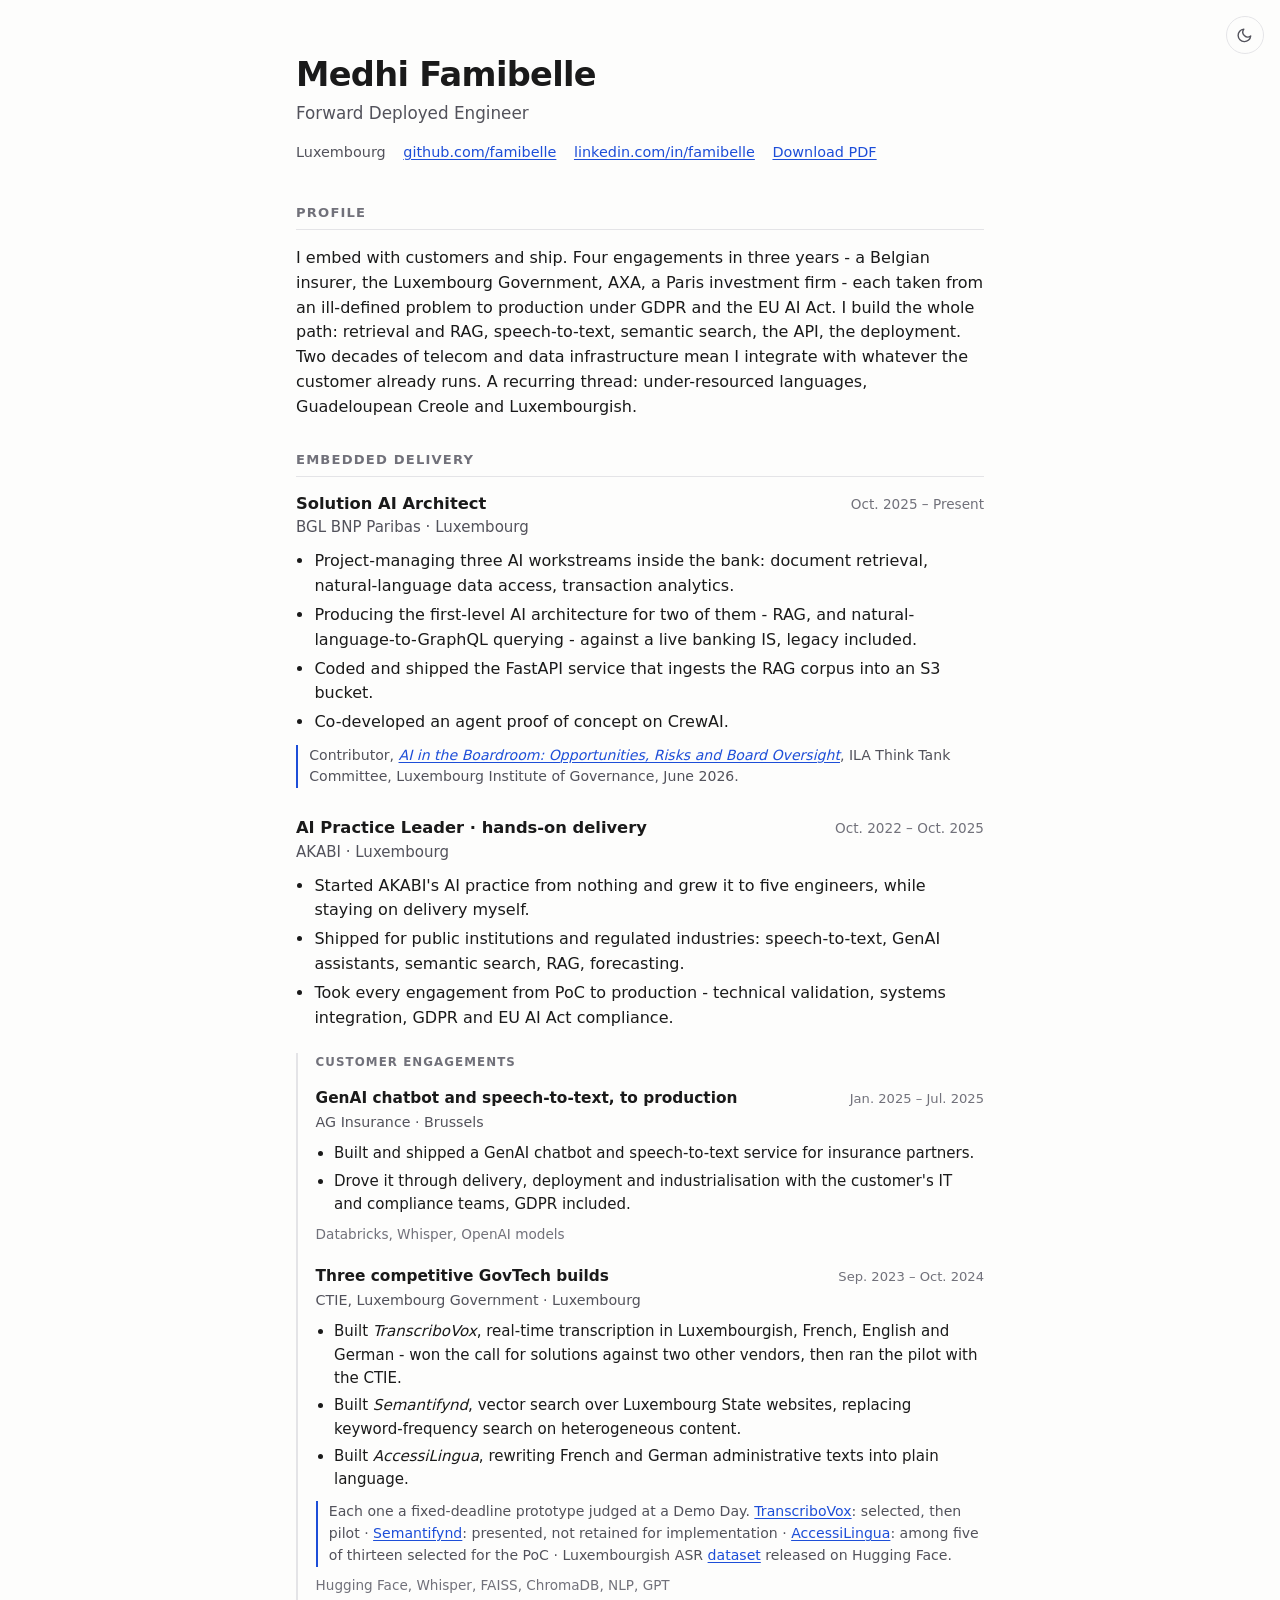
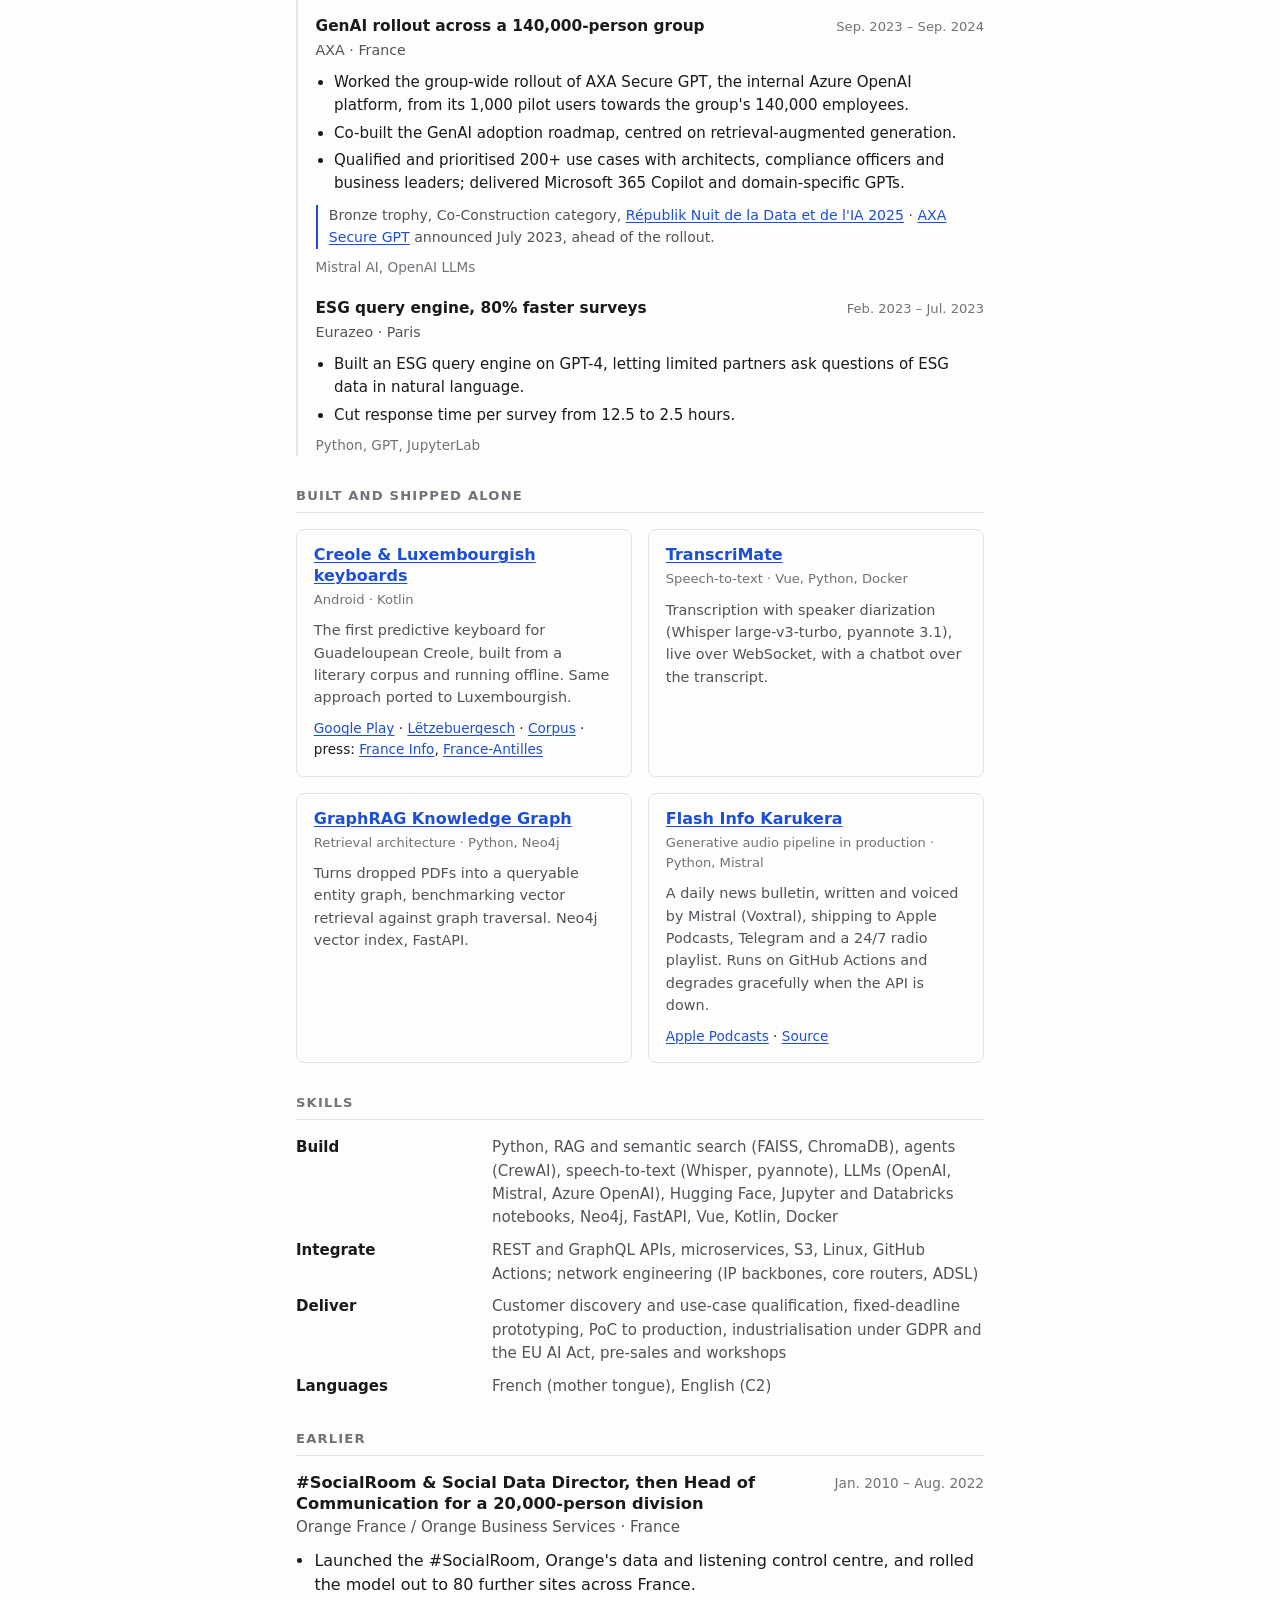
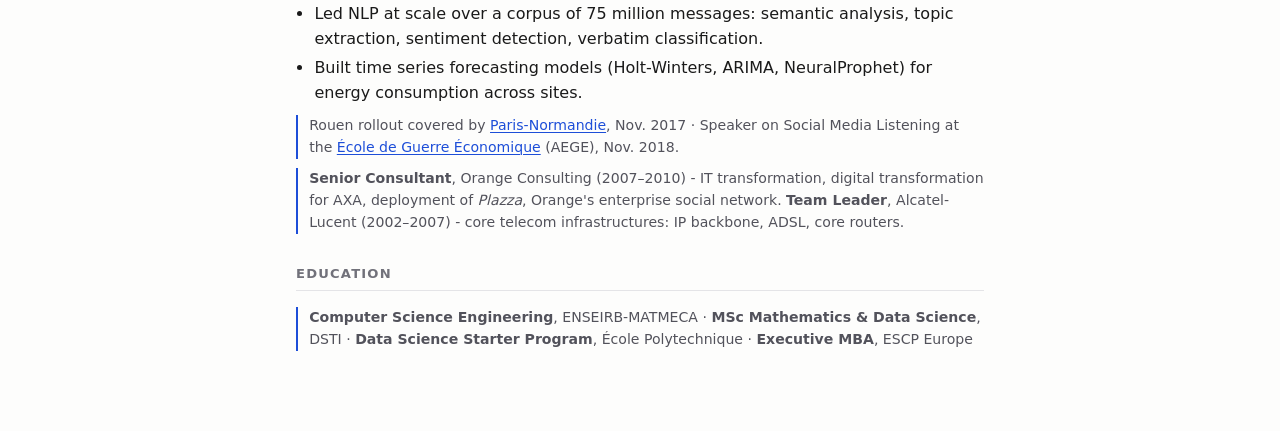
==== commit addf1a27: "Name the under-resourced languages thread in both profiles Le fil traversait déjà tout le CV sans ja" ====
--- a/fde.html
+++ b/fde.html
@@ -52,7 +52,8 @@
       ill-defined problem to production under GDPR and the EU AI Act. I build the whole
       path: retrieval and RAG, speech-to-text, semantic search, the API, the deployment.
       Two decades of telecom and data infrastructure mean I integrate with whatever the
-      customer already runs.
+      customer already runs. A recurring thread: under-resourced languages, Guadeloupean
+      Creole and Luxembourgish.
     </p>
   </section>
 
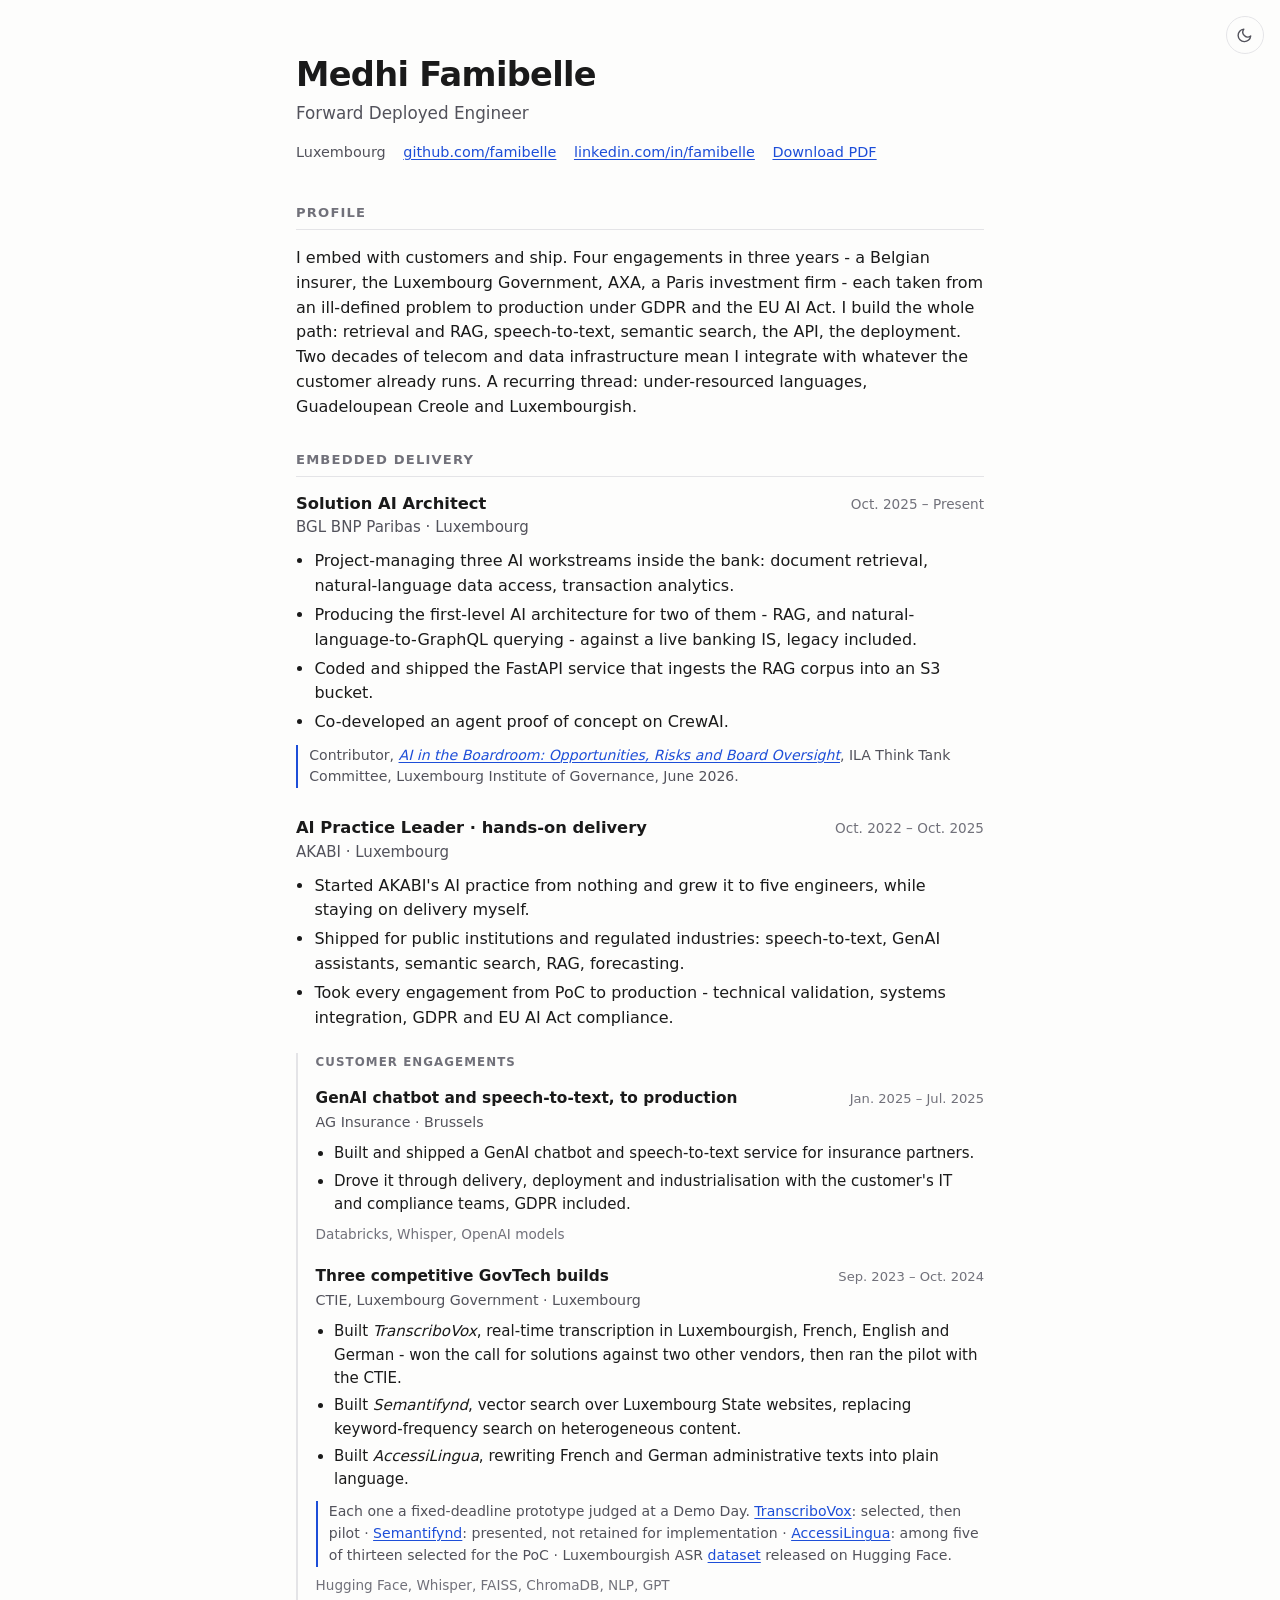
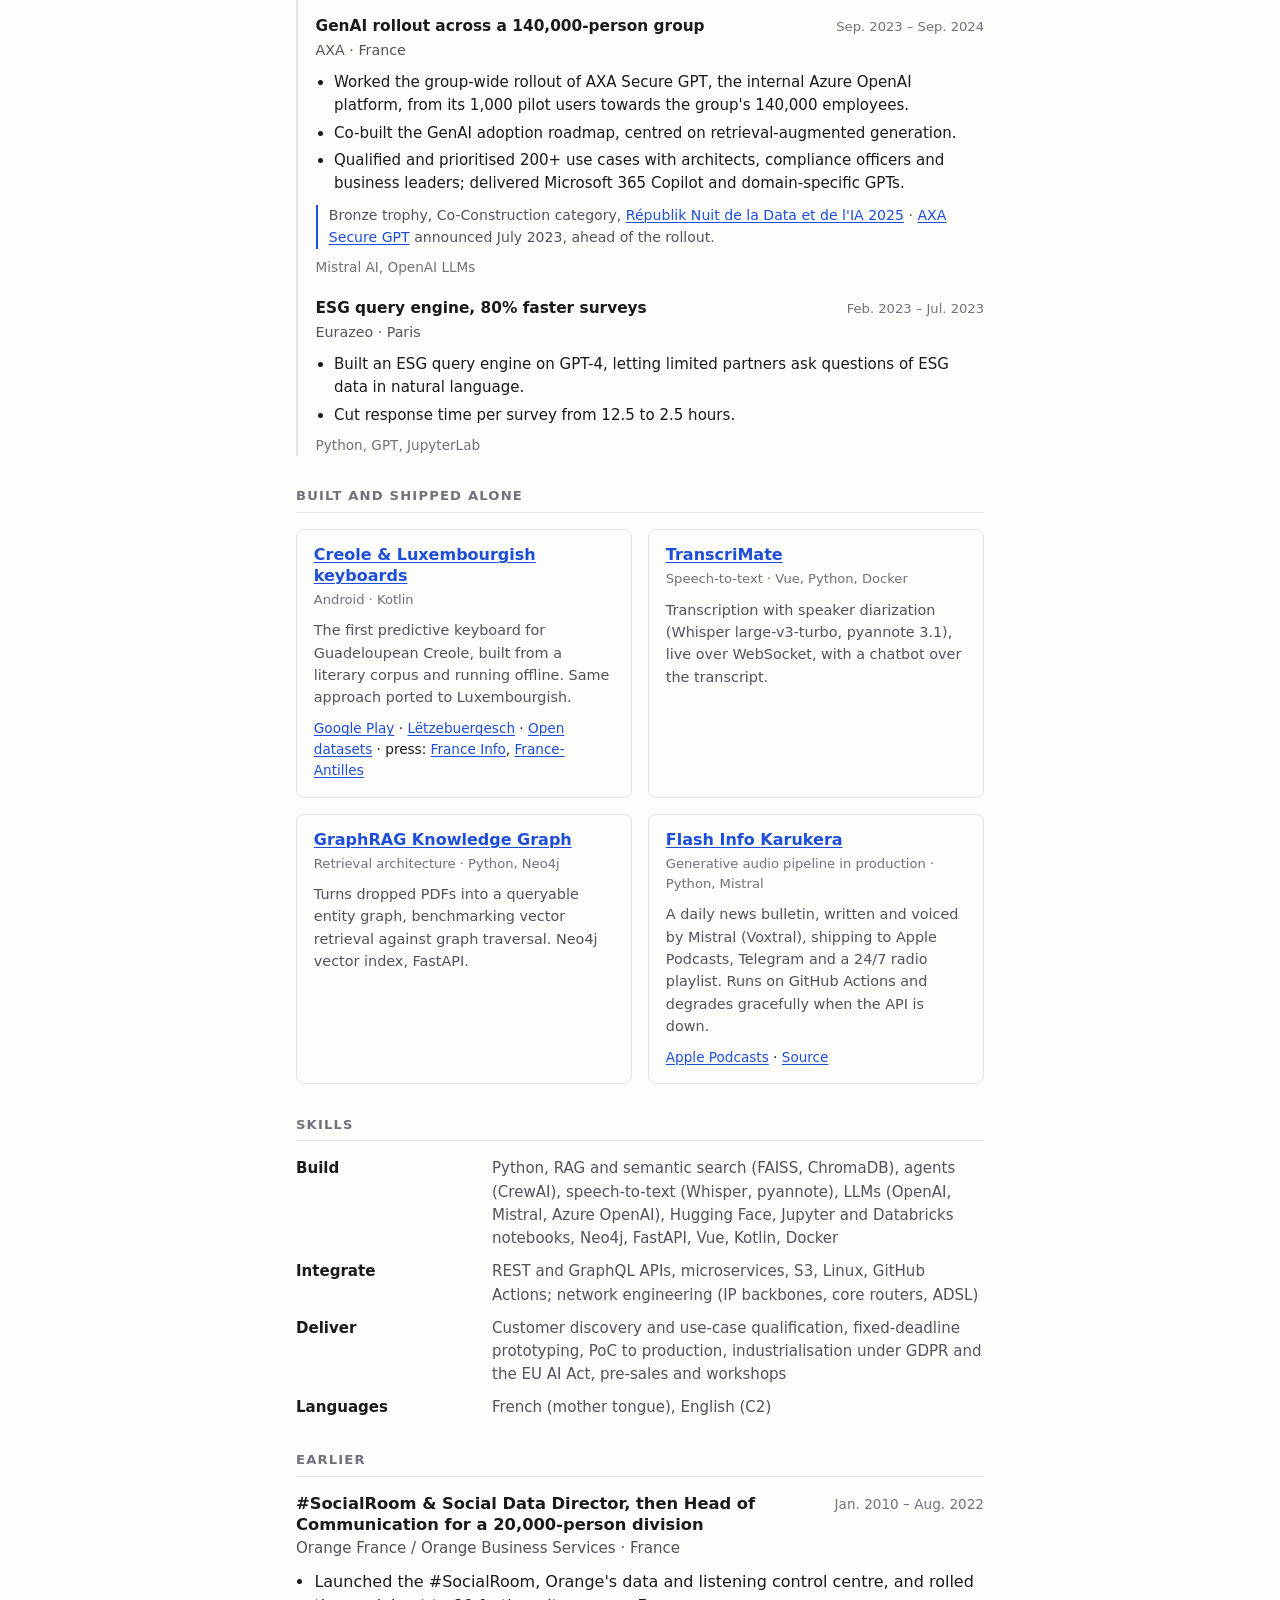
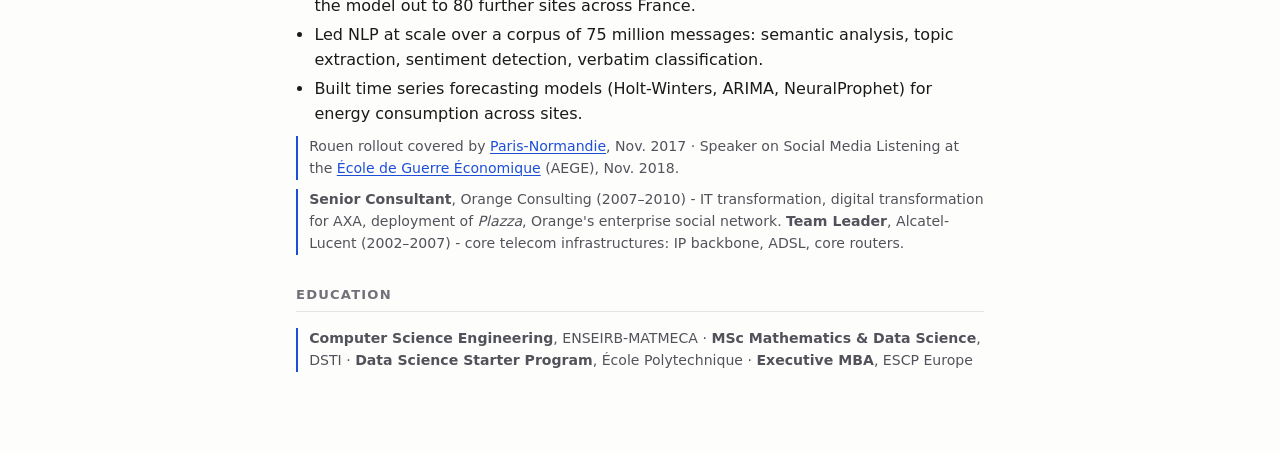
==== commit 6d8be035: "Point at the POTOMITAN organisation rather than one dataset L'organisation regroupe trois jeux de do" ====
--- a/fde.html
+++ b/fde.html
@@ -161,7 +161,7 @@
           corpus and running offline. Same approach ported to Luxembourgish.
         </p>
         <p class="project-links">
-          <a href="https://play.google.com/store/apps/details?id=com.potomitan.kreyolkeyboard">Google Play</a><span class="sep"> · </span><a href="https://famibelle.github.io/LuxKeyb/">Lëtzebuergesch</a><span class="sep"> · </span><a href="https://huggingface.co/datasets/POTOMITAN/PawolKreyol-gfc">Corpus</a><span class="sep"> · </span>press: <a href="https://la1ere.franceinfo.fr/guadeloupe/klavye-kreyol-karukera-l-appli-pour-smartphone-qui-facilite-la-redaction-de-messages-en-creole-guadeloupeen-1723969.html">France Info</a>, <a href="https://www.guadeloupe.franceantilles.fr/actualite/economie/si-le-creole-guadeloupeen-nexiste-pas-petit-a-petit-on-sefface-1088477.php">France-Antilles</a>
+          <a href="https://play.google.com/store/apps/details?id=com.potomitan.kreyolkeyboard">Google Play</a><span class="sep"> · </span><a href="https://famibelle.github.io/LuxKeyb/">Lëtzebuergesch</a><span class="sep"> · </span><a href="https://huggingface.co/POTOMITAN">Open datasets</a><span class="sep"> · </span>press: <a href="https://la1ere.franceinfo.fr/guadeloupe/klavye-kreyol-karukera-l-appli-pour-smartphone-qui-facilite-la-redaction-de-messages-en-creole-guadeloupeen-1723969.html">France Info</a>, <a href="https://www.guadeloupe.franceantilles.fr/actualite/economie/si-le-creole-guadeloupeen-nexiste-pas-petit-a-petit-on-sefface-1088477.php">France-Antilles</a>
         </p>
       </li>
 
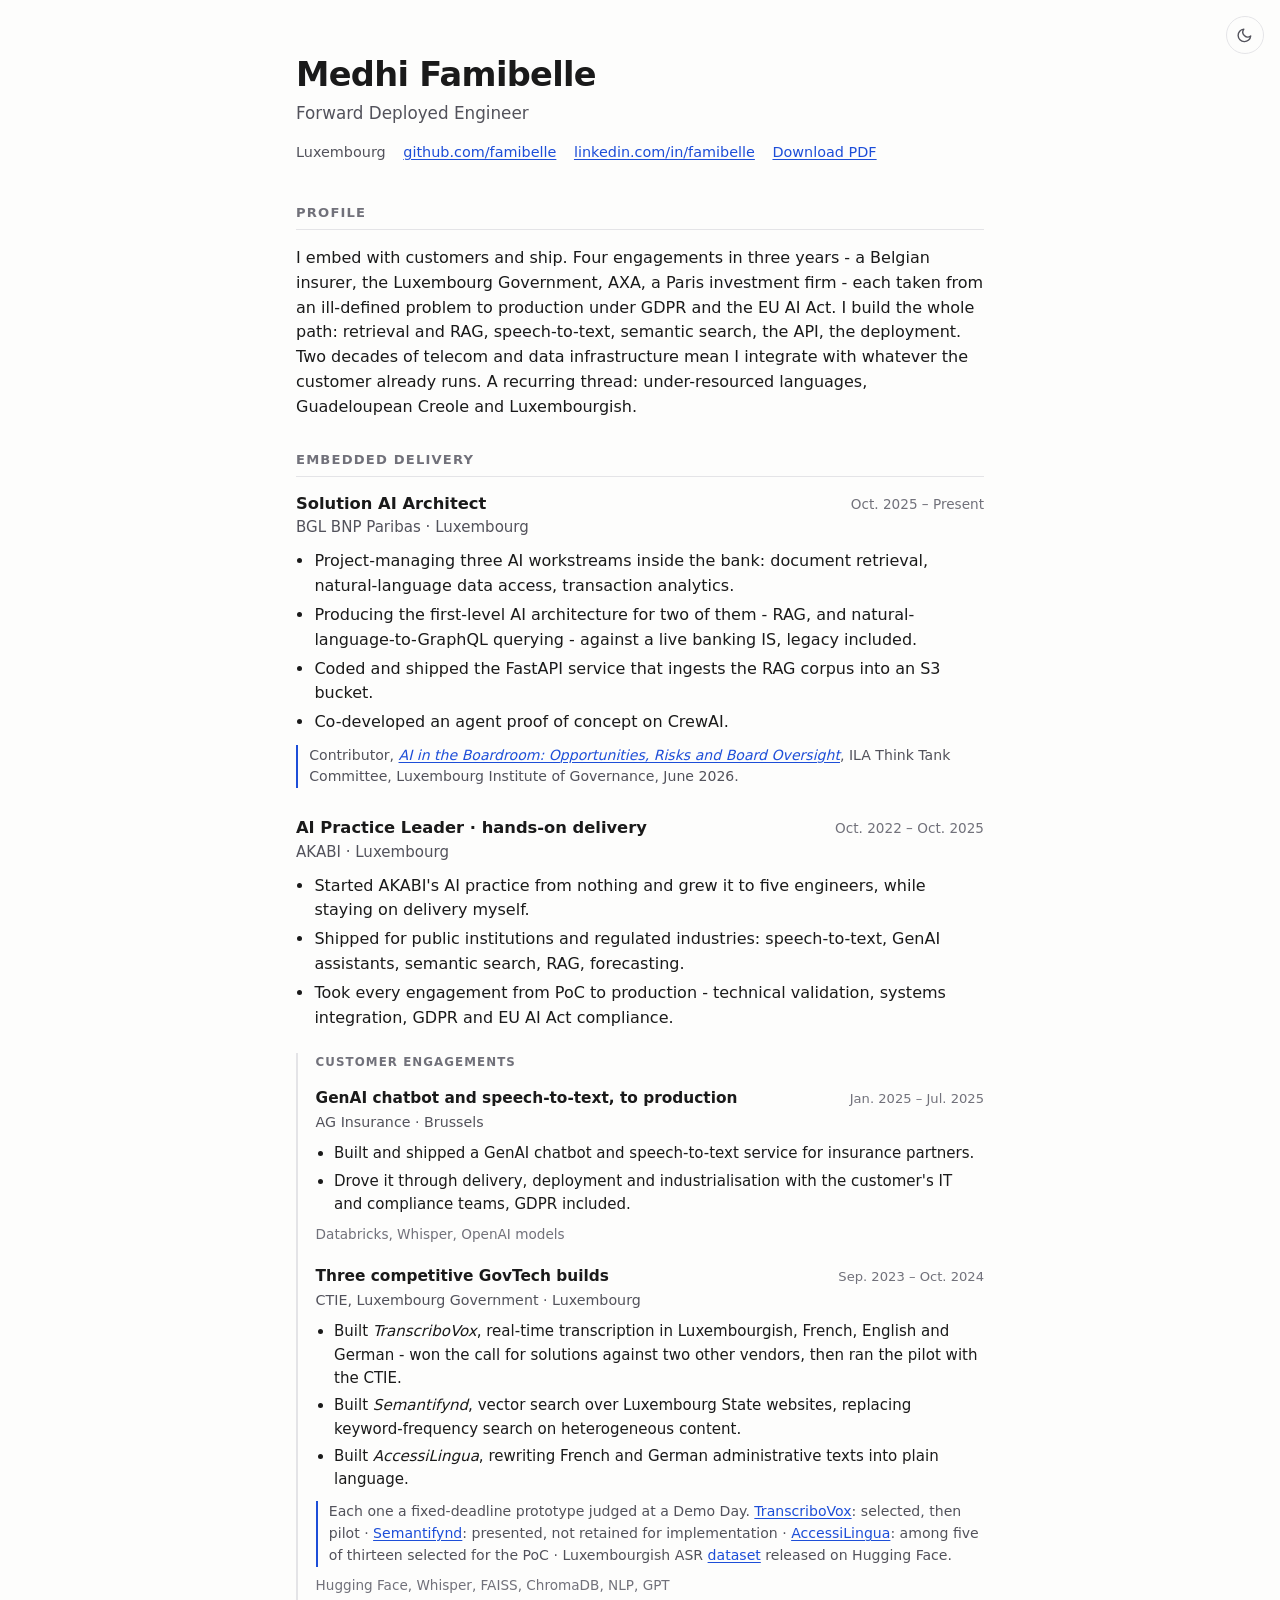
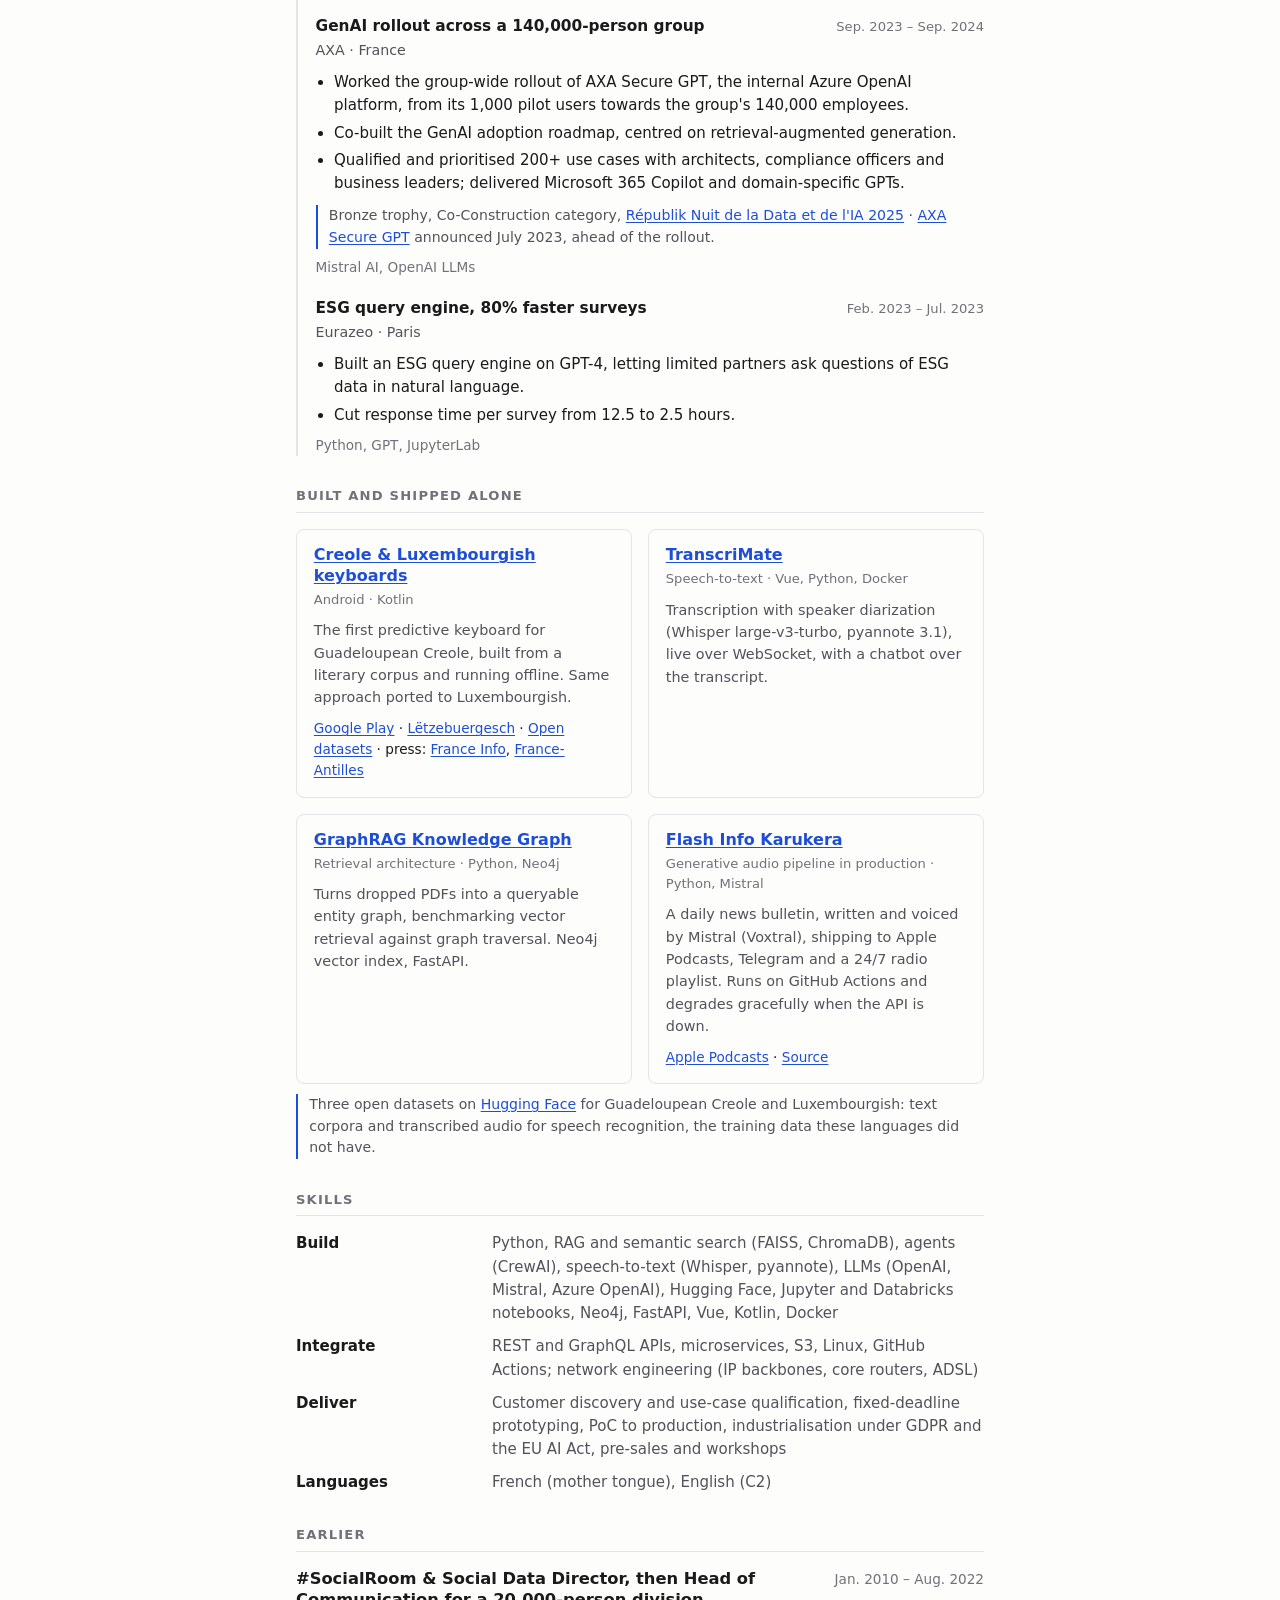
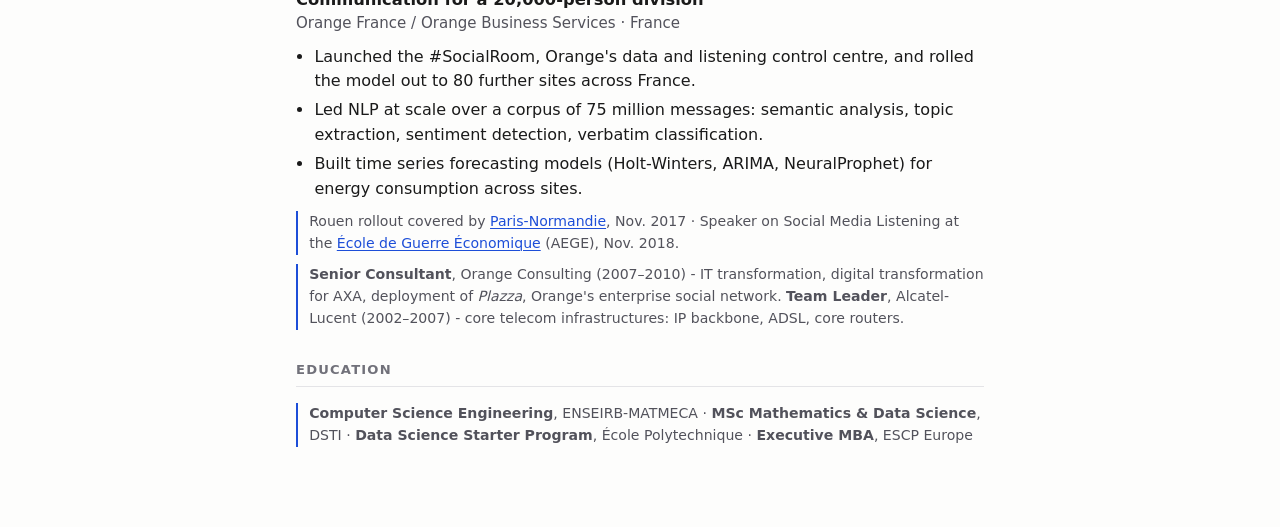
==== commit f0709376: "Give the open datasets their own line on the FDE CV Ils n'existaient que comme un lien parmi cinq su" ====
--- a/fde.html
+++ b/fde.html
@@ -196,7 +196,8 @@
         </p>
       </li>
 
-          </ul>
+    </ul>
+    <p class="note">Three open datasets on <a href="https://huggingface.co/POTOMITAN">Hugging Face</a> for Guadeloupean Creole and Luxembourgish: text corpora and transcribed audio for speech recognition, the training data these languages did not have.</p>
   </section>
 
   <section id="skills">
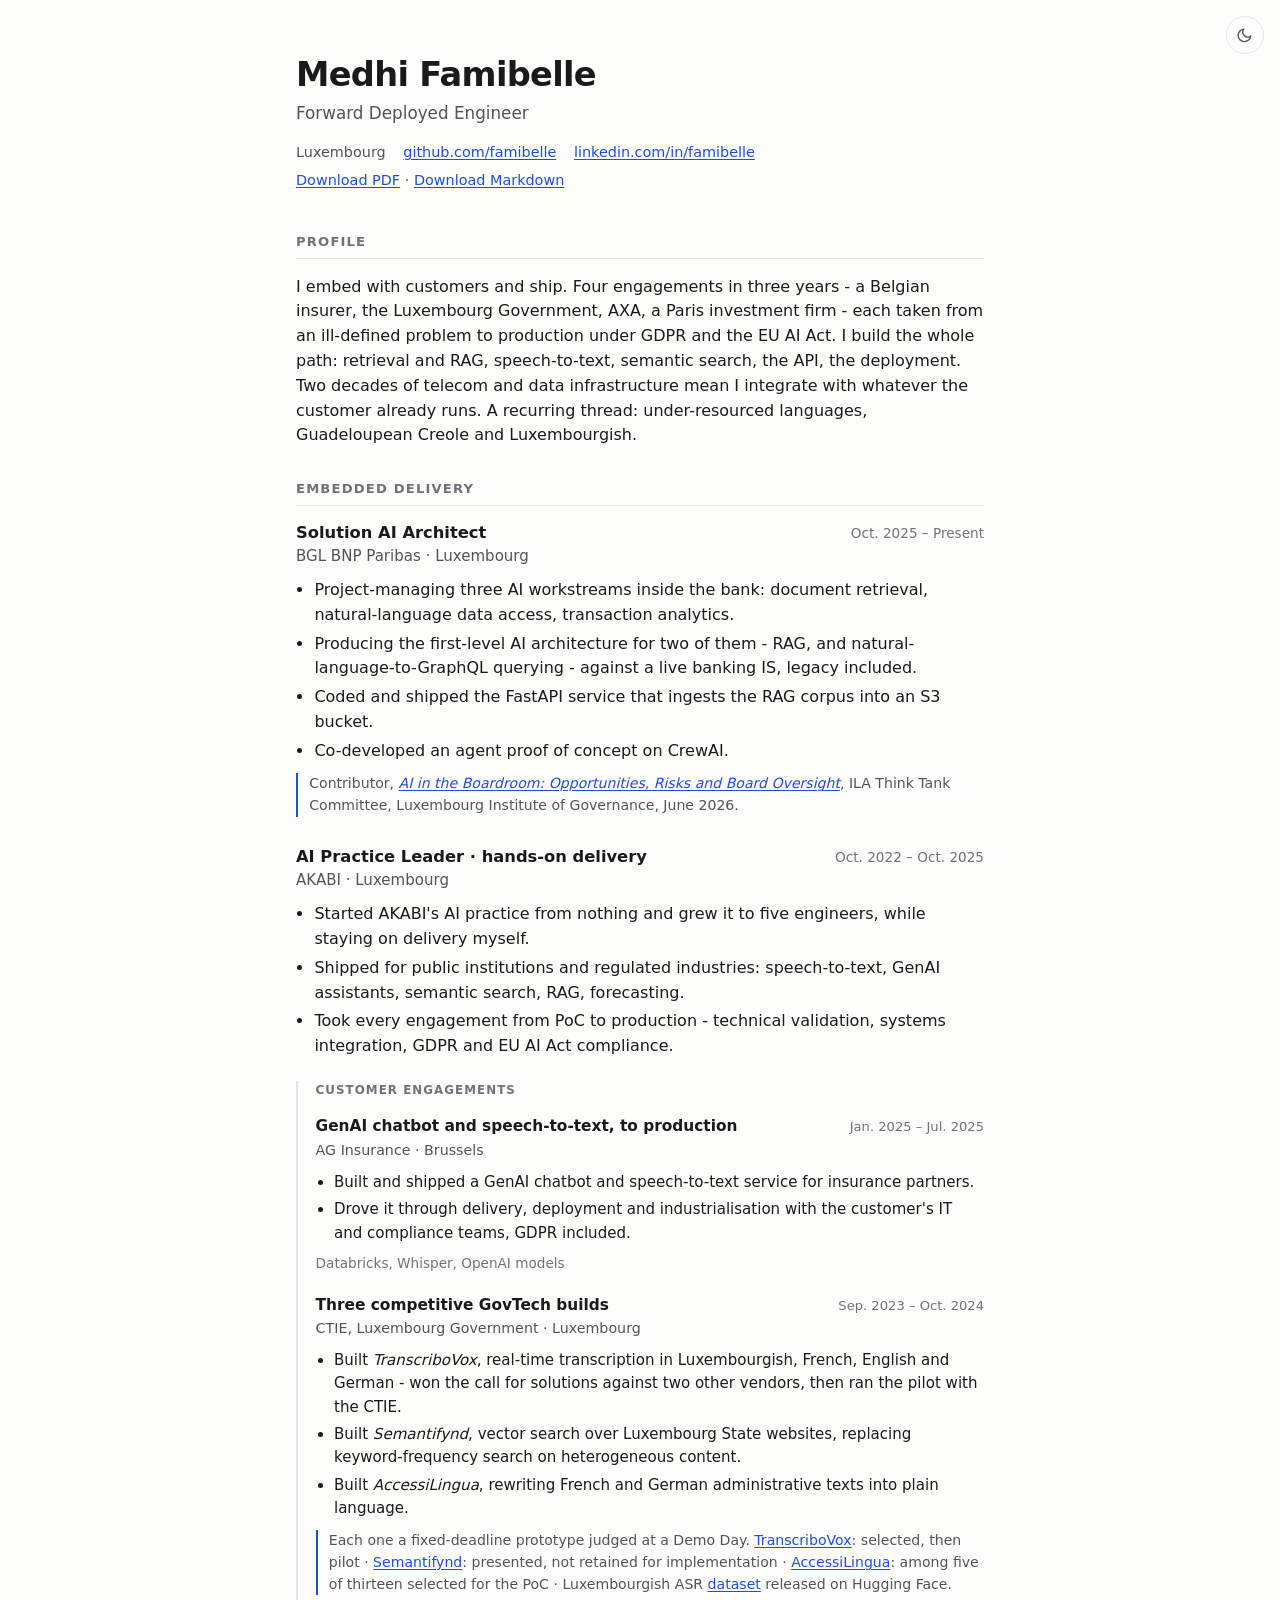
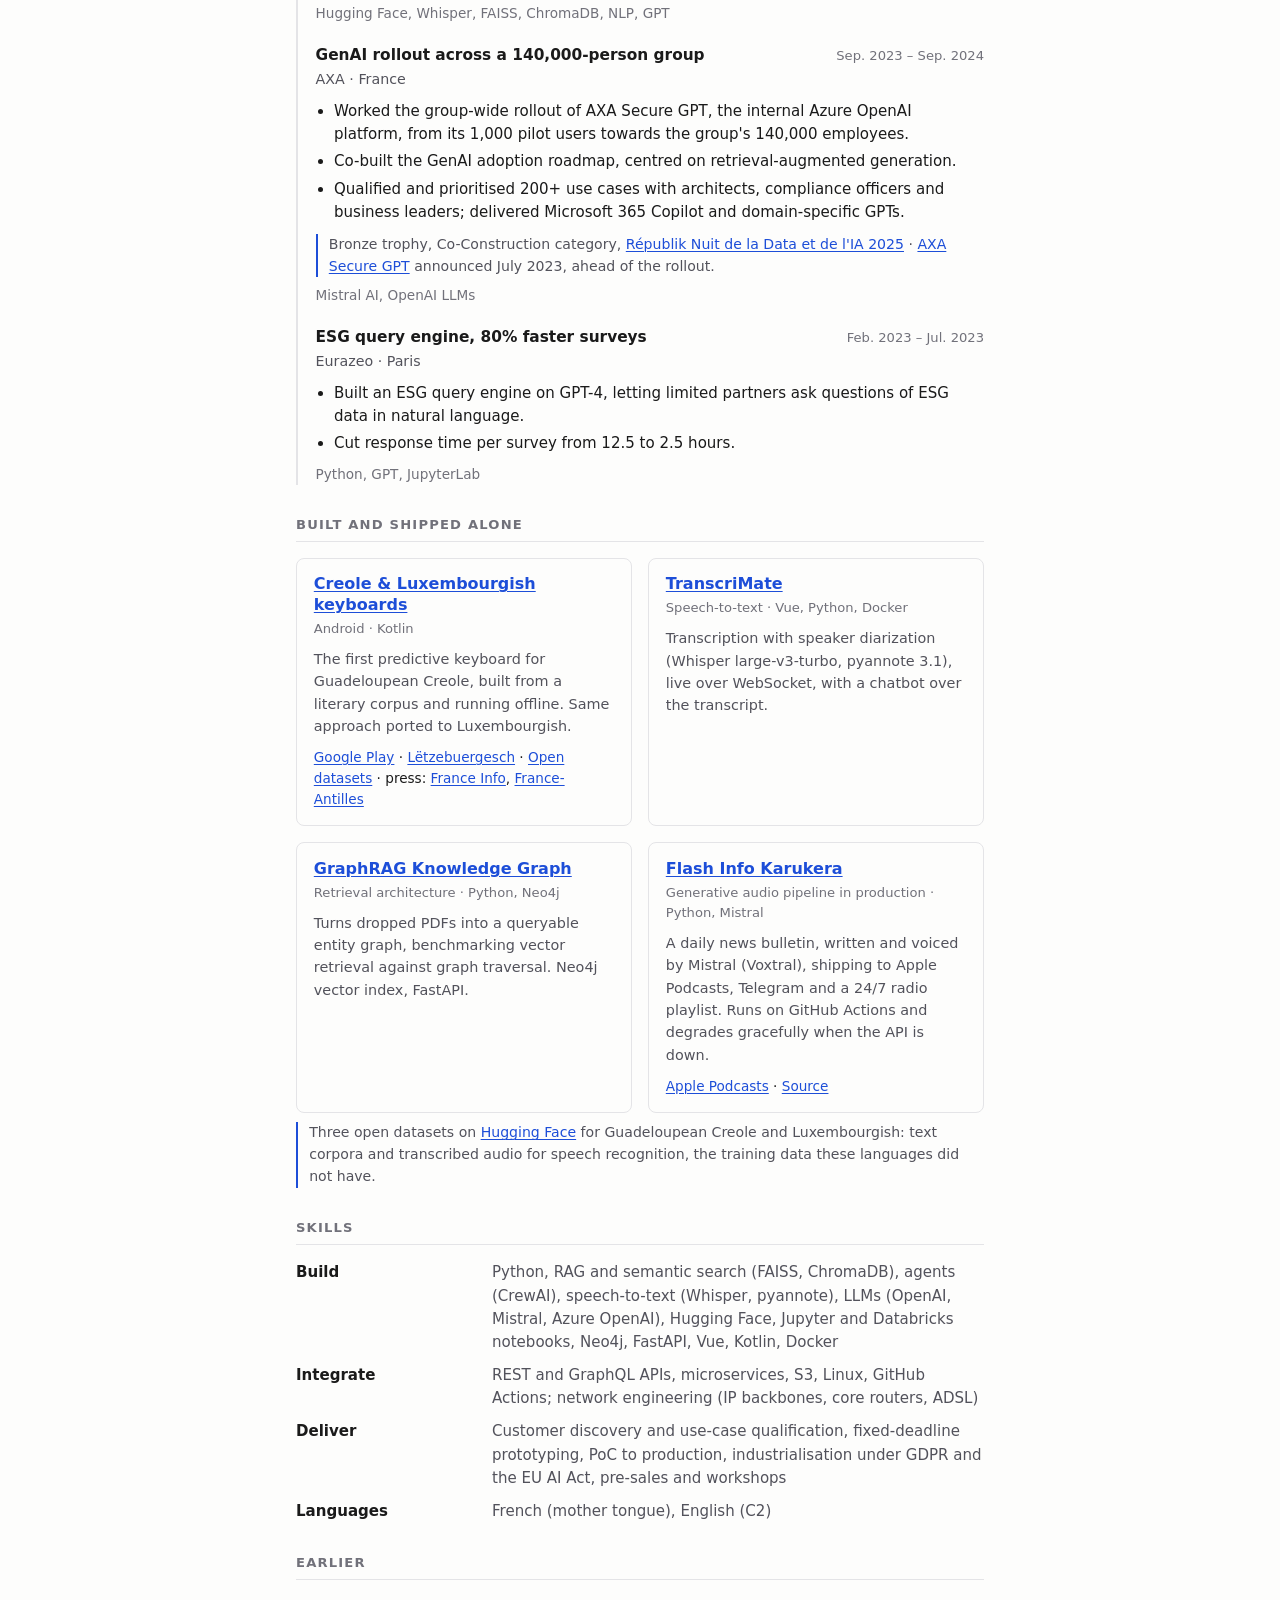
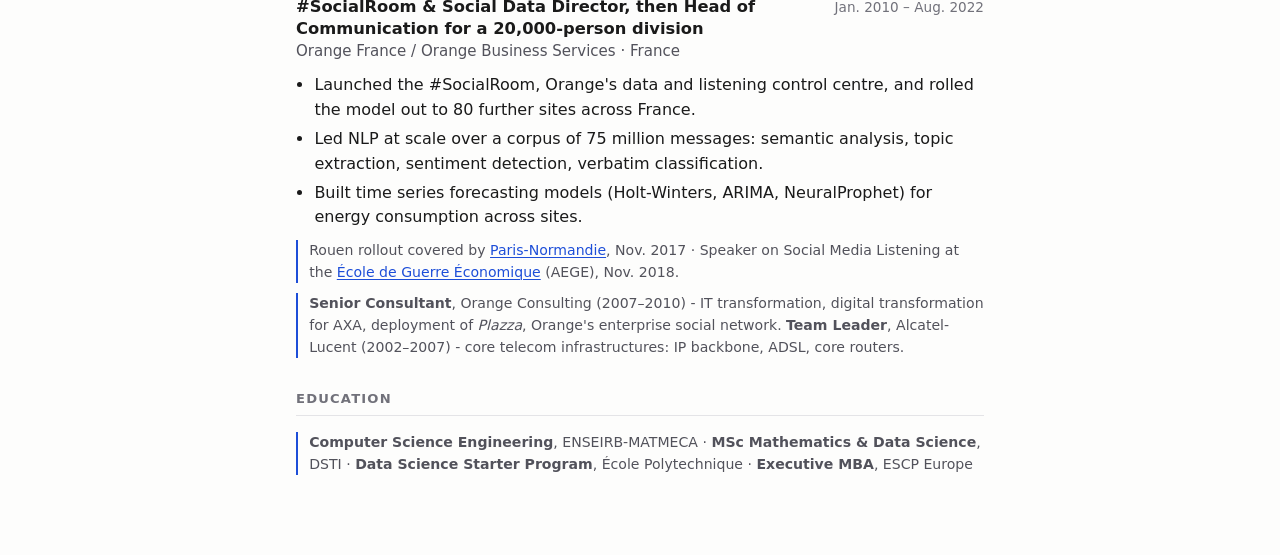
==== commit a0481384: "Add a Markdown download link next to the PDF link The Markdown files are generated from the rendered" ====
--- a/fde.html
+++ b/fde.html
@@ -40,7 +40,7 @@
       <li>Luxembourg</li>
       <li><a href="https://github.com/famibelle" rel="me">github.com/famibelle</a></li>
       <li><a href="https://www.linkedin.com/in/famibelle/" rel="me">linkedin.com/in/famibelle</a></li>
-      <li class="contact-pdf"><a href="medhi-famibelle-fde.pdf" download>Download PDF</a></li>
+      <li class="contact-pdf"><a href="medhi-famibelle-fde.pdf" download>Download PDF</a><span class="sep"> · </span><a href="medhi-famibelle-fde.md" download>Download Markdown</a></li>
     </ul>
   </header>
 
